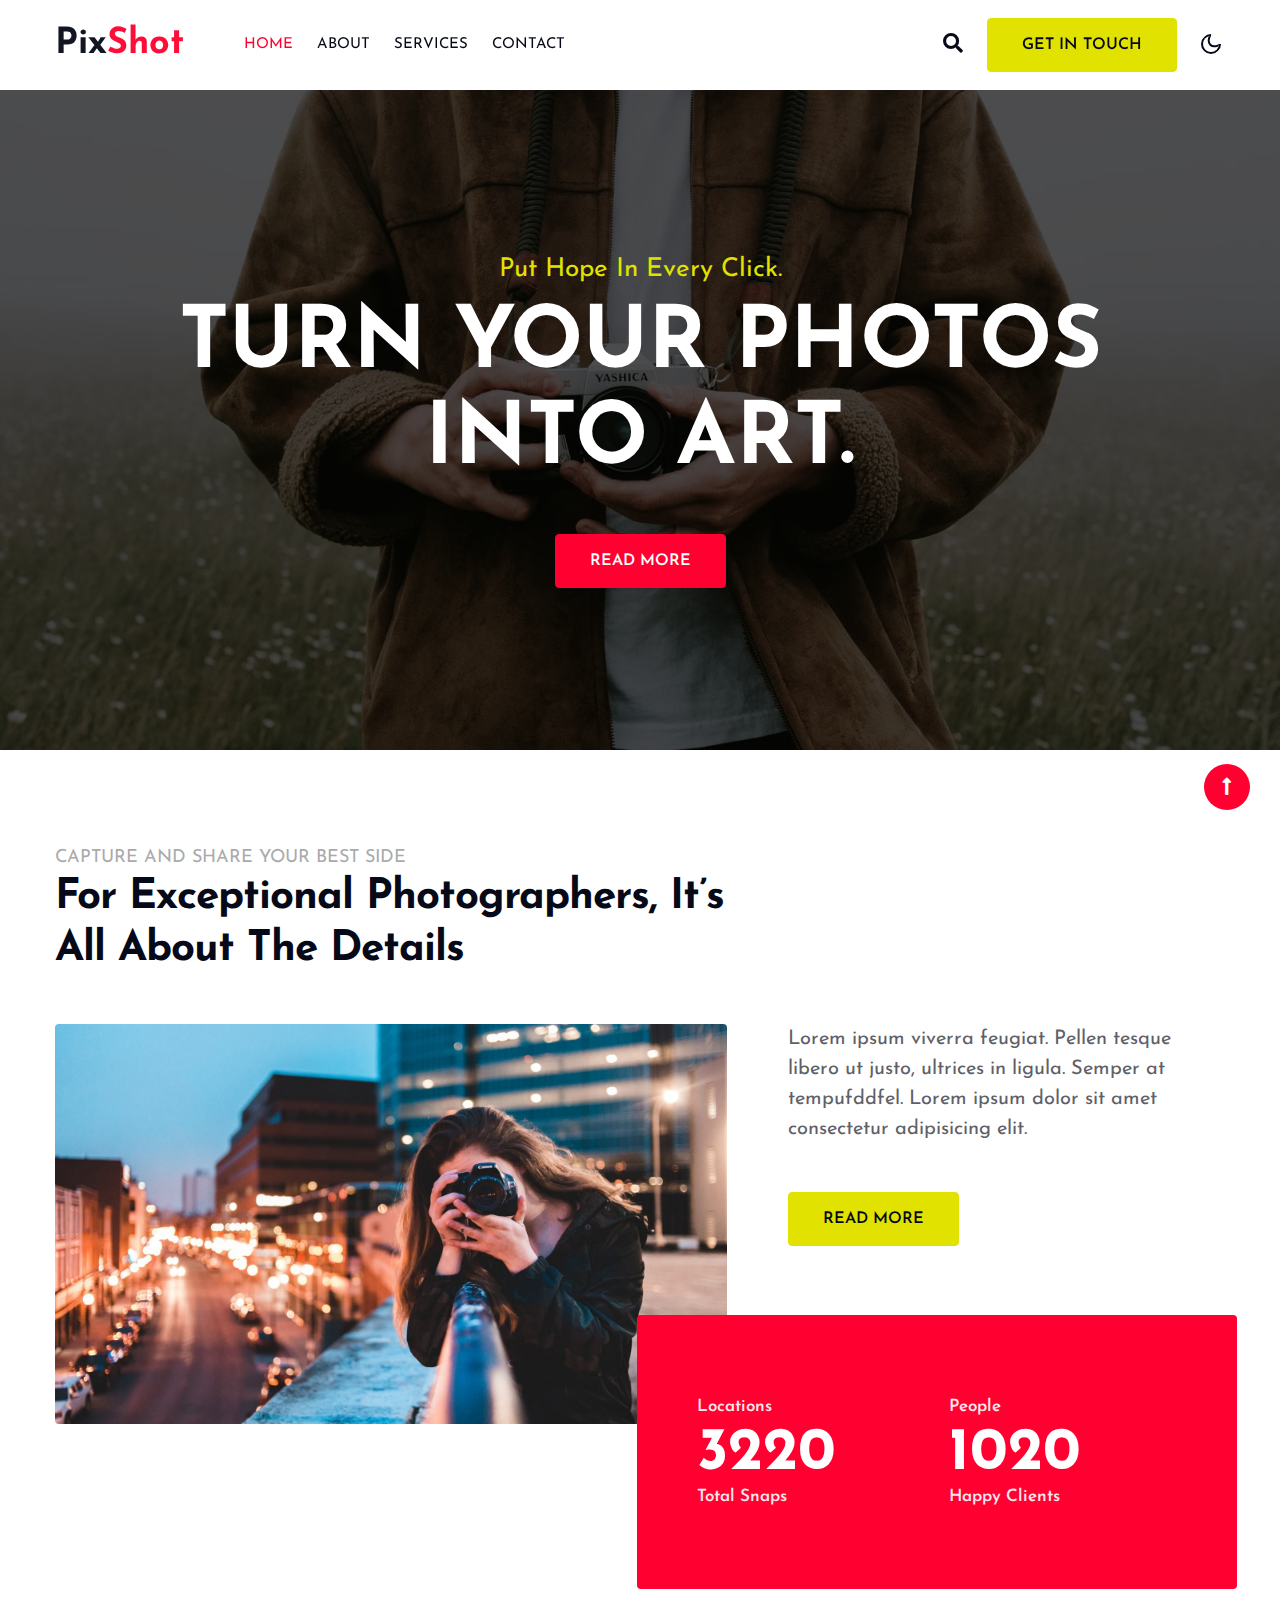
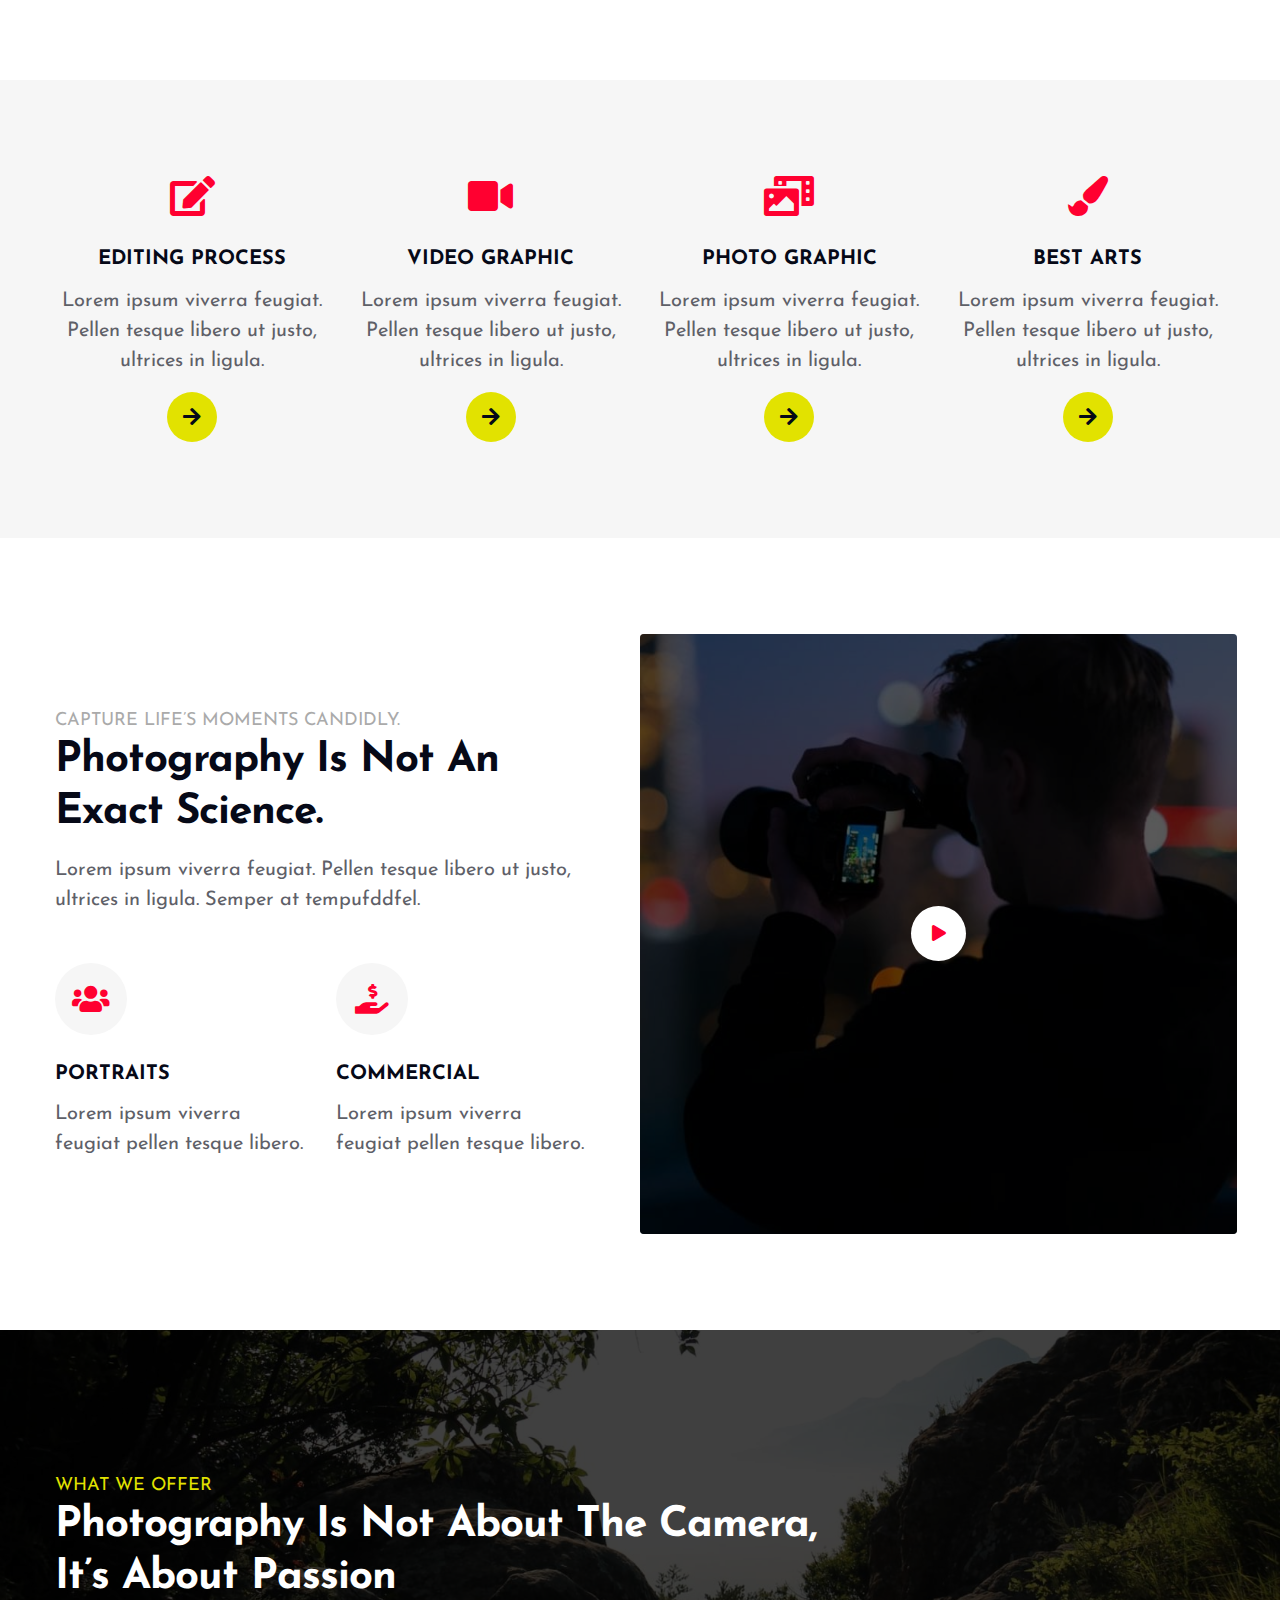
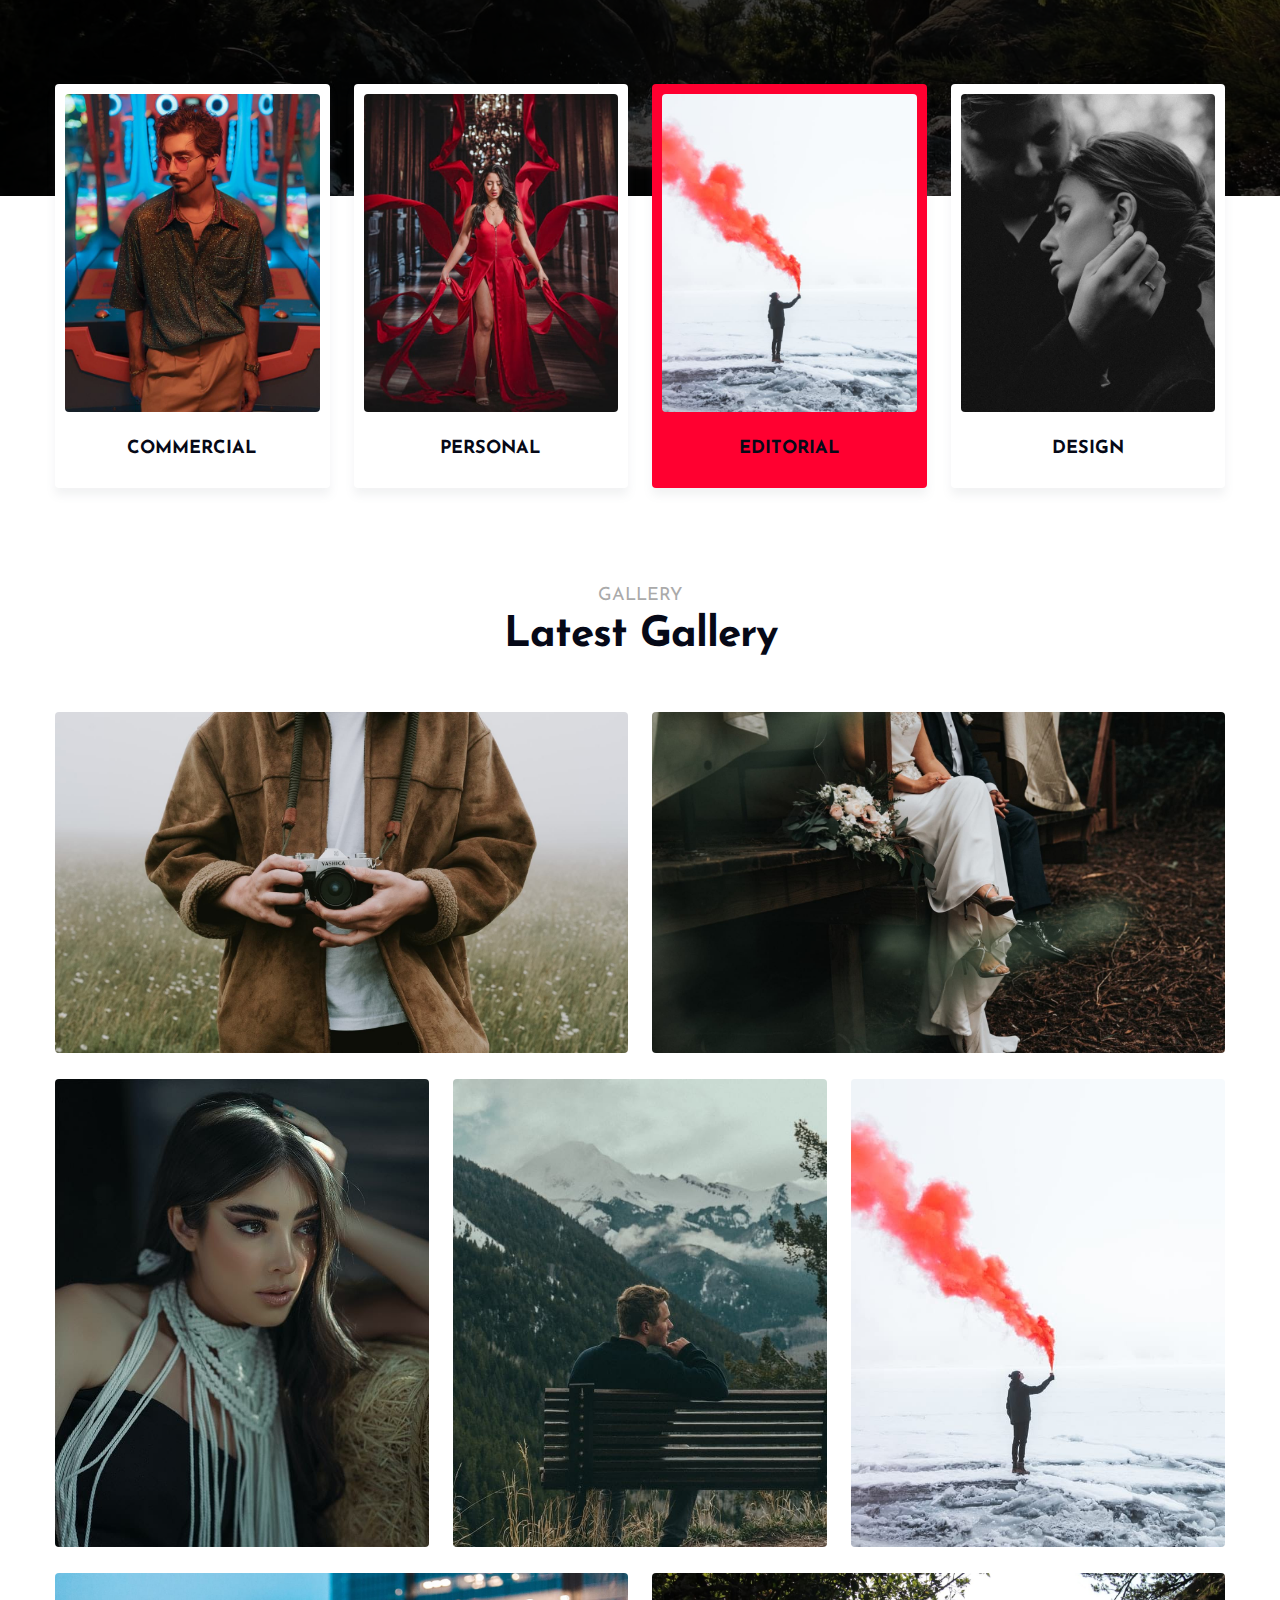
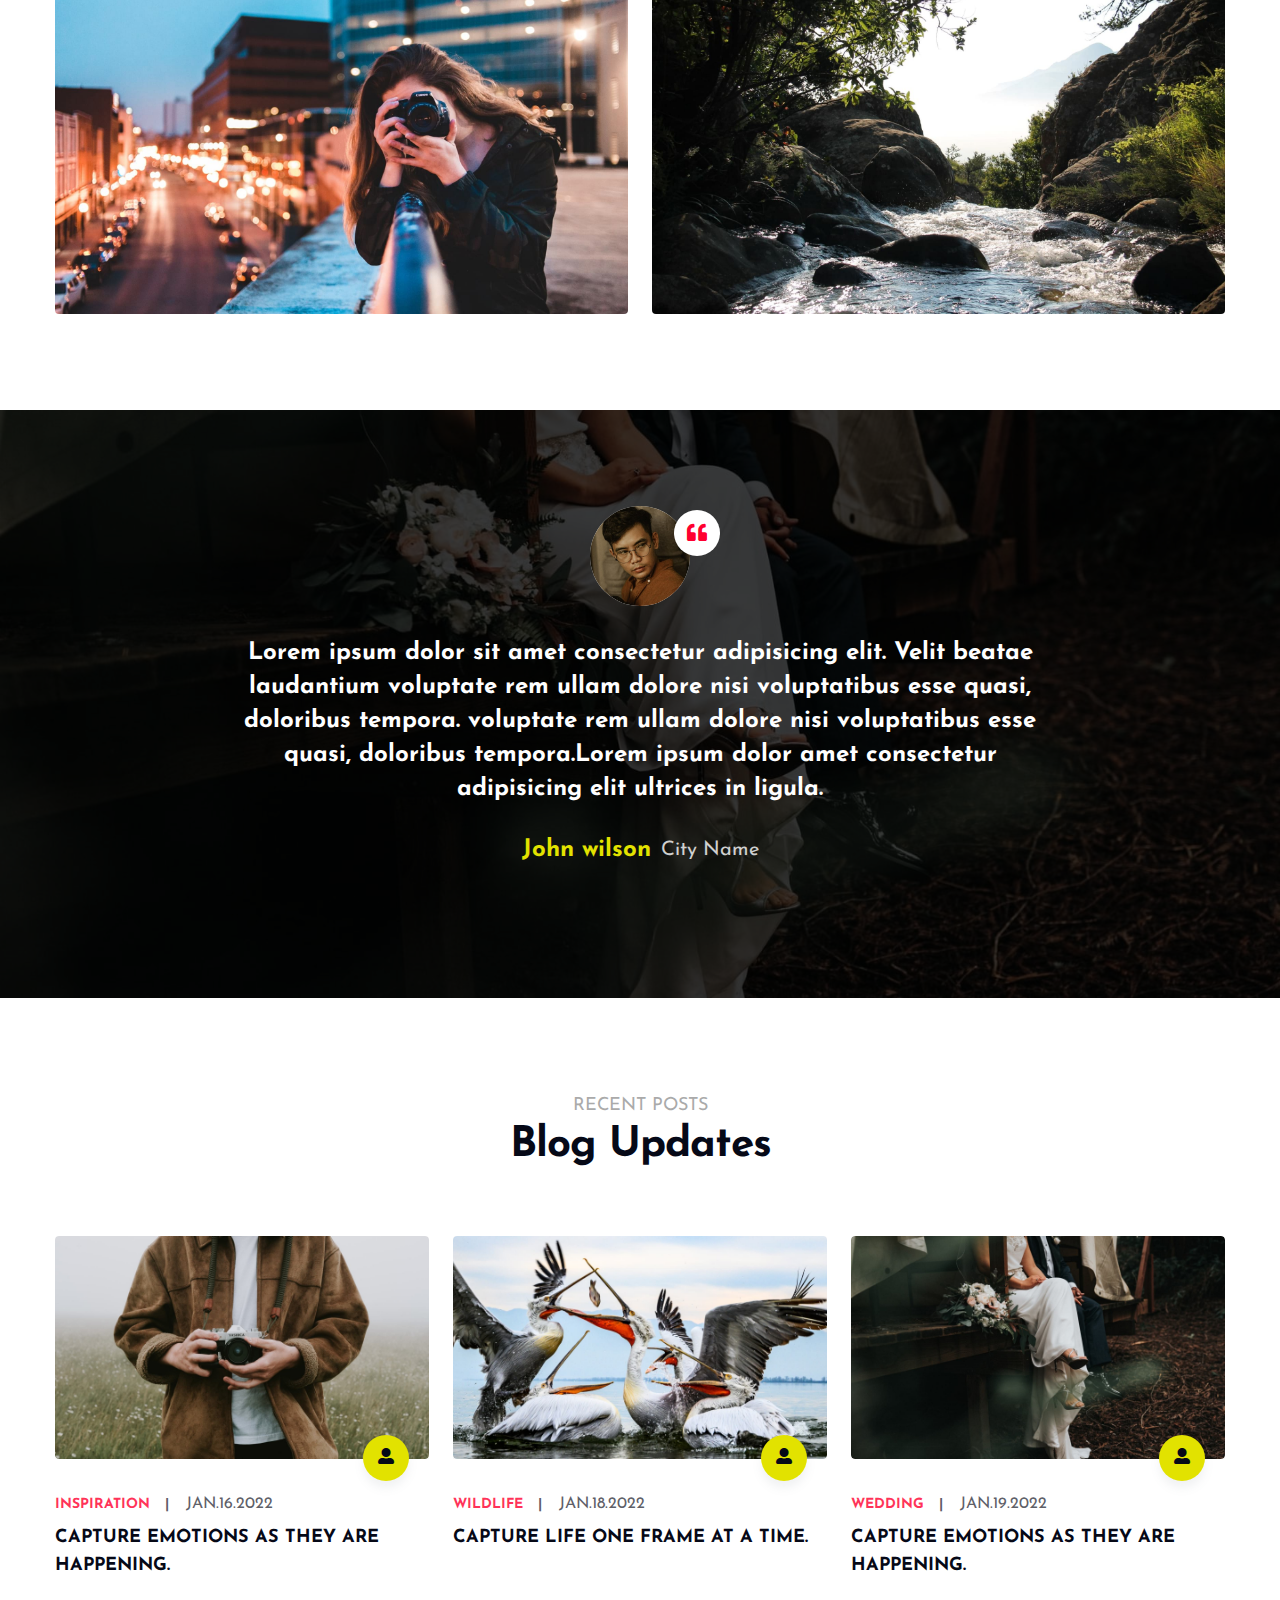
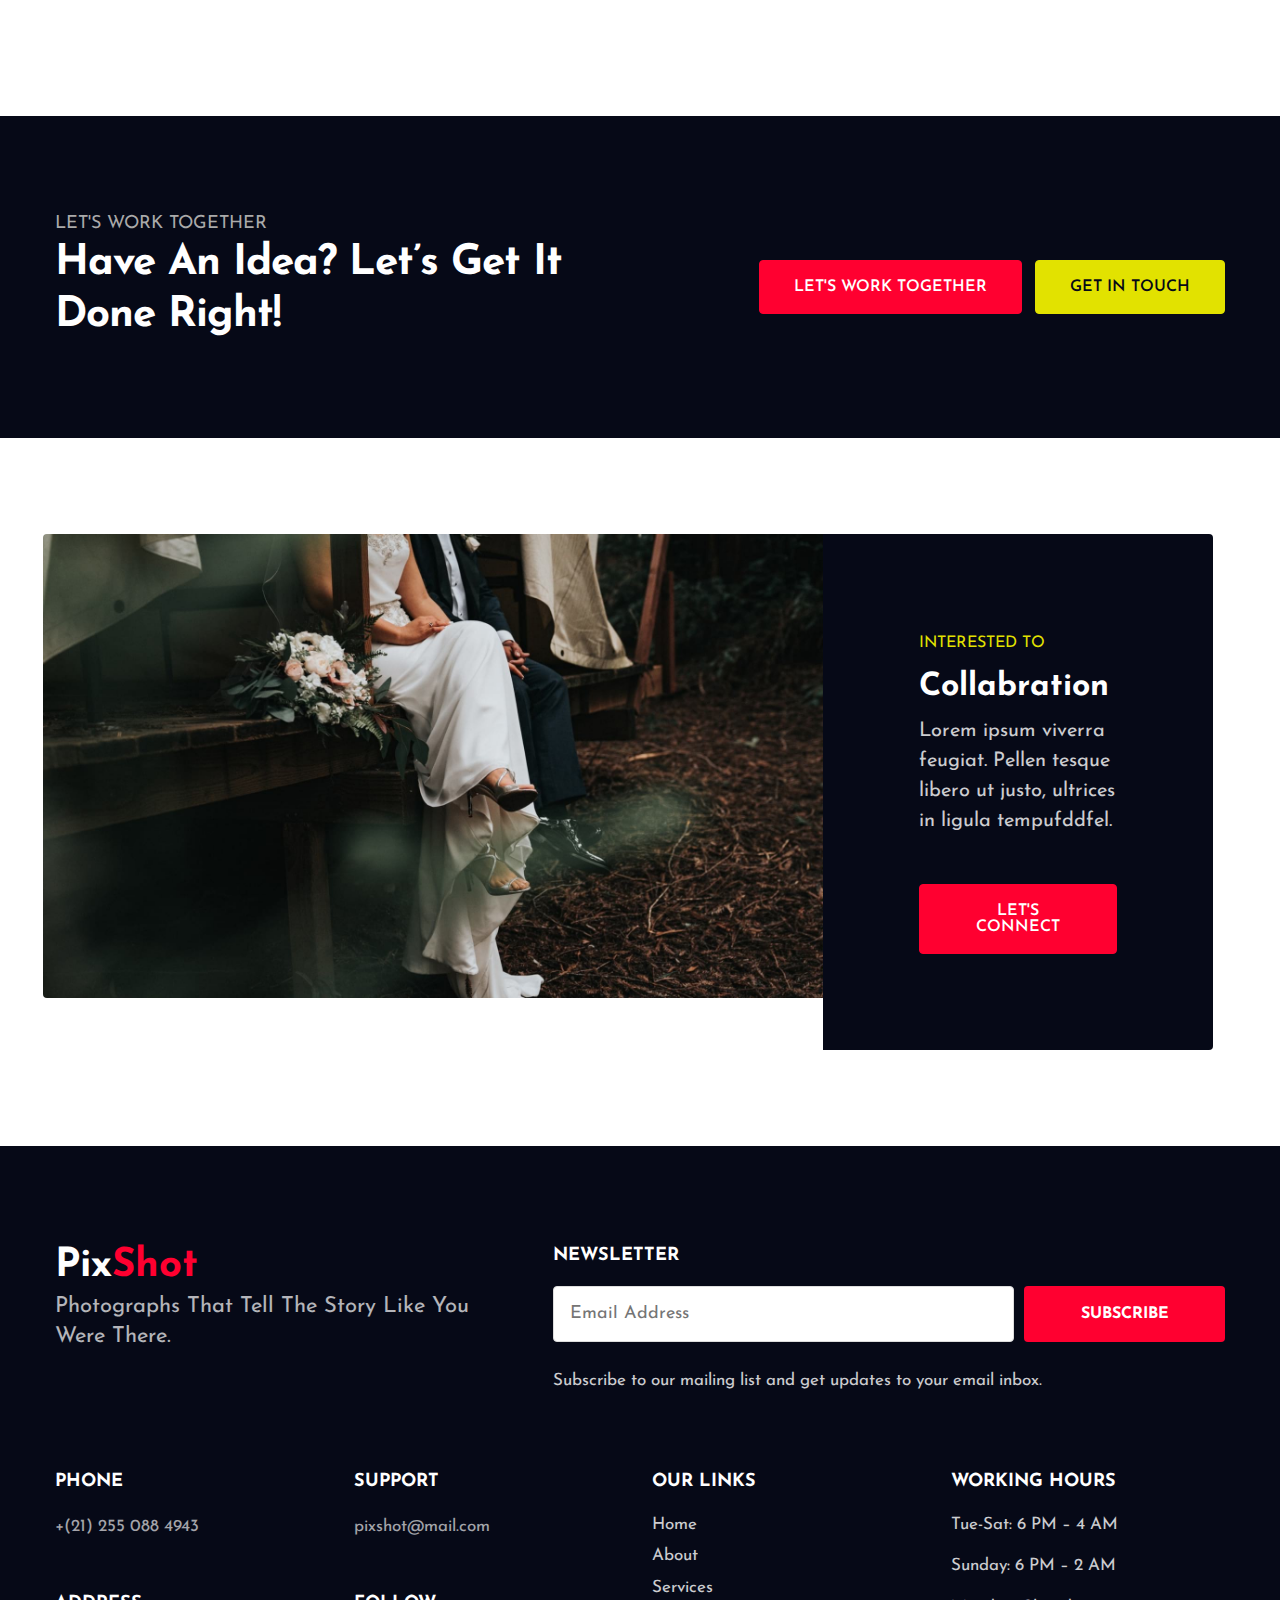
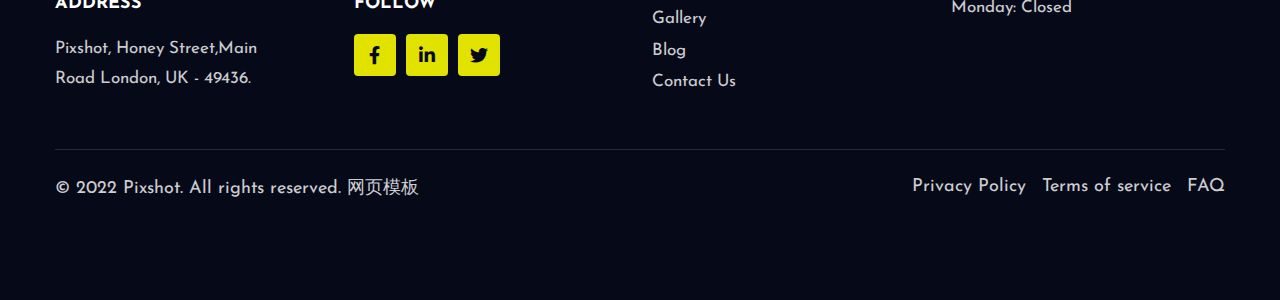
==== photo/index.html @ f2623c60 "p" ====
<!doctype html>
<html lang="en">

<head>
    <!-- Required meta tags -->
    <meta charset="utf-8">
    <meta name="viewport" content="width=device-width, initial-scale=1, shrink-to-fit=no">
    <title>PixShot - Photography Category Bootstrap Responsive Template | Home</title>
    <!--/google-fonts -->
    <link href="https://fonts.googleapis.com/css2?family=Josefin+Sans:ital,wght@0,400;0,600;0,700;1,600&display=swap" rel="stylesheet">
    <!--//google-fonts -->
    <!-- Template CSS -->
    <link rel="stylesheet" href="assets/css/style-starter.css">
</head>
<!--/Header-->

<body>
    <header id="site-header" class="fixed-top">
        <div class="container">
            <nav class="navbar navbar-expand-lg navbar-light stroke py-lg-0">
                <h1><a class="navbar-brand pe-xl-5 pe-lg-4" href="index.html">
                        Pix<span class="log">Shot</span>
                    </a></h1>
                <button class="navbar-toggler collapsed" type="button" data-bs-toggle="collapse" data-bs-target="#navbarScroll" aria-controls="navbarScroll" aria-expanded="false" aria-label="Toggle navigation">
                    <span class="navbar-toggler-icon fa icon-expand fa-bars"></span>
                    <span class="navbar-toggler-icon fa icon-close fa-times"></span>
                </button>
                <div class="collapse navbar-collapse" id="navbarScroll">
                    <ul class="navbar-nav me-lg-auto my-2 my-lg-0 navbar-nav-scroll">
                        <li class="nav-item">
                            <a class="nav-link active" aria-current="page" href="index.html">Home</a>
                        </li>
                        <li class="nav-item">
                            <a class="nav-link" href="about.html">About</a>
                        </li>
                        <li class="nav-item">
                            <a class="nav-link" href="services.html">Services</a>
                        </li>
                        <li class="nav-item">
                            <a class="nav-link" href="contact.html">Contact</a>
                        </li>

                    </ul>
                    <!--/search-right-->
                    <ul class="header-search d-flex mx-lg-4">
                        <li class="nav-item search-right">
                            <a href="#search" class="" title="search"> <span class="fas fa-search me-lg-4" aria-hidden="true"></span></a>
                            <!-- search popup -->
                            <div id="search" class="pop-overlay">
                                <div class="popup">
                                    <h3 class="title-w3l two mb-4 text-left">Search Here</h3>
                                    <form action="#" method="GET" class="search-box d-flex position-relative">
                                        <input type="search" placeholder="Enter Keyword here" name="search" required="required" autofocus="">
                                        <button type="submit" class="btn btn-primary"><span class="fas fa-search" aria-hidden="true"></span></button>
                                    </form>
                                </div>
                                <a class="close" href="#close">×</a>
                            </div>
                            <!-- /search popup -->
                        </li>
                        <li class="nav-item propertyw3-btnhny">
                            <a href="#get" class="btn btn-style btn-secondary">Get In Touch</a>
                        </li>
                    </ul>
                    <!--//search-right-->
                </div>
                <!-- toggle switch for light and dark theme -->
                <div class="mobile-position">
                    <nav class="navigation">
                        <div class="theme-switch-wrapper">
                            <label class="theme-switch" for="checkbox">
                                <input type="checkbox" id="checkbox">
                                <div class="mode-container">
                                    <i class="gg-sun"></i>
                                    <i class="gg-moon"></i>
                                </div>
                            </label>
                        </div>
                    </nav>
                </div>
                <!-- //toggle switch for light and dark theme -->
            </nav>
        </div>
    </header>
    <!--//Header-->
    <!--//Banner-slider-->
    <section class="w3l-main-slider banner-slider position-relative" id="home">
        <div class="slider-info banner-view banner-top1">
                    <div class="container">
                        <div class="banner-info header-hero-19 text-center mx-auto">
                            <p class="w3hny-tag">Put hope in every click.</p>
                            <h3 class="title-hero-19">Turn your photos into art.</h3>
                            <a href="about.html" class="btn btn-style btn-primary mt-4">Read More</a>

                        </div>
                    </div>
                </div>
    </section>
    <!-- //main-slider -->
    <!--/about-page-->
    <section class="w3l-ab-page py-5" id="about1">
        <div class="container py-md-5 py-3">
            <div class="title-content text-left">
                <h6 class="title-subhny">Capture and share your best side</h6>
                <h3 class="title-w3l mb-2">For exceptional photographers, it’s all about the details
                </h3>
            </div>
            <div class="row mt-5 pb-5 ab-inf-stat position-relative">
                <div class="col-lg-7 abw3-img mb-lg-0 mb-5">
                    <img src="assets/images/banner5.jpg" alt="" class="img-fluid radius-image">

                </div>
                <div class="col-lg-5 ps-lg-5">
                    <p>Lorem ipsum viverra feugiat. Pellen tesque libero ut justo,
                        ultrices in ligula. Semper at tempufddfel. Lorem ipsum dolor sit amet consectetur adipisicing
                        elit.</p>
                    <div class="w3banner-content-btns d-flex">
                        <a href="about.html" class="btn btn-style btn-secondary mt-lg-5 mt-4">Read More </a>

                    </div>
                    <div class="w3l-stats-inner-inf">
                        <div class="row stats-con">
                            <div class="col-6 stats_info counter_grid">
                                <div class="stats_infoinhny">
                                    <h3>Locations</h3>
                                    <p class="counter">3220 </p>
                                    <h3>Total Snaps</h3>
                                </div>
                            </div>

                            <div class="col-6 stats_info counter_grid">
                                <div class="stats_infoinhny">
                                    <h3>People</h3>
                                    <p class="counter">1020 </p>
                                    <h3>Happy Clients</h3>

                                </div>
                            </div>

                        </div>

                    </div>
                </div>
            </div>

        </div>
    </section>
    <!--//about-pages-->
    <!--/features-8-->
    <section class="w3l-feature-8 py-5">
        <div class="container py-md-5 py-3">
            <div class="row text-center">
                <div class="col-lg-3 col-sm-6 feature-body">
                    <div class="feature-8-info">
                        <div class="feature-icon">
                            <i class="fas fa-edit"></i>
                        </div>
                        <div class="feature-info">
                            <h3 class="feature-title mb-2"><a href="services.html">Editing Process</a></h3>
                            <p class="mb-3">Lorem ipsum viverra feugiat. Pellen tesque libero ut justo, ultrices in ligula.
                            </p>
                            <a href="#" class="read-more-icon"><i class="fas fa-arrow-right"></i></a>
                        </div>
                    </div>
                </div>
                <div class="col-lg-3 col-sm-6 feature-body mt-sm-0 mt-5">
                    <div class="feature-8-info">
                        <div class="feature-icon">
                            <i class="fas fa-video"></i>
                        </div>
                        <div class="feature-info">
                            <h3 class="feature-title mb-2"><a href="services.html">Video Graphic</a></h3>
                            <p class="mb-3">Lorem ipsum viverra feugiat. Pellen tesque libero ut justo, ultrices in ligula.
                            </p>
                            <a href="#" class="read-more-icon"><i class="fas fa-arrow-right"></i></a>
                        </div>
                    </div>
                </div>
                <div class="col-lg-3 col-sm-6 feature-body mt-lg-0 mt-5">
                    <div class="feature-8-info">
                        <div class="feature-icon">
                            <i class="fas fa-photo-video"></i>
                        </div>
                        <div class="feature-info">
                            <h3 class="feature-title mb-2"><a href="services.html">Photo Graphic</a></h3>
                            <p class="mb-3">Lorem ipsum viverra feugiat. Pellen tesque libero ut justo, ultrices in ligula.
                            </p>
                            <a href="#" class="read-more-icon"><i class="fas fa-arrow-right"></i></a>
                        </div>
                    </div>
                </div>
                <div class="col-lg-3 col-sm-6 feature-body mt-lg-0 mt-5">
                    <div class="feature-8-info">
                        <div class="feature-icon">
                            <i class="fas fa-paint-brush"></i>
                        </div>
                        <div class="feature-info">
                            <h3 class="feature-title mb-2"><a href="services.html">Best Arts</a></h3>
                            <p class="mb-3">Lorem ipsum viverra feugiat. Pellen tesque libero ut justo, ultrices in ligula.
                            </p>
                            <a href="#" class="read-more-icon"><i class="fas fa-arrow-right"></i></a>
                        </div>
                    </div>
                </div>
            </div>
        </div>
    </section>
    <!-- //features-8-->
    <!--/video-->
    <section class="w3l-video py-5" id="video">
        <div class="container py-md-5 py-3">
            <div class="row video-grids align-items-center">
                <div class="w3ab-left-top col-lg-6 mt-lg-0 mt-5 pe-lg-5">
                    <h6 class="title-subhny">Capture life’s moments candidly.</h6>
                    <h3 class="title-w3l mb-2">Photography is not an exact science.</h3>
                    <p class="my-3"> Lorem ipsum viverra feugiat. Pellen tesque libero ut justo, ultrices in ligula. Semper at tempufddfel.</p>

                    <div class="row pix-grid-item-info mt-lg-5 mt-4">
                        <div class="col-sm-6 w3lgrids-1 box-wrap">
                            <div class="icon">
                                <i class="fas fa-users"></i>
                            </div>
                            <div class="icon-text">
                                <h4><a href="#service" class="title-head">
                                        Portraits</a></h4>
                                <p class="text-para mt-2">Lorem ipsum viverra feugiat pellen tesque libero.</p>
                            </div>
                        </div>
                        <div class="col-sm-6 w3lgrids-1 box-wrap mt-sm-0 mt-5">
                            <div class="icon">
                                <i class="fas fa-hand-holding-usd"></i>
                            </div>
                            <div class="icon-text">
                                <h4><a href="#service" class="title-head">Commercial
                                    </a></h4>
                                <p class="text-para mt-2">Lorem ipsum viverra feugiat pellen tesque libero.</p>
                            </div>
                        </div>

                    </div>

                </div>
                <div class="w3l-index5 w3l-video-left col-lg-6 mt-lg-0 mt-5">
                    <!-- /home-page-video-popup-->
                    <div class="position-relative">
                        <a href="#small-dialog" class="popup-with-zoom-anim play-view text-center position-absolute">
                            <span class="video-play-icon">
                                <span class="fa fa-play"></span>
                            </span>
                        </a>
                        <!-- dialog itself, mfp-hide class is required to make dialog hidden --
                        <div id="small-dialog" class="zoom-anim-dialog mfp-hide">
                            <iframe src="https://player.vimeo.com/video/124801644?h=d2296cb1dc" frameborder="0" allow="autoplay; fullscreen; picture-in-picture" allowfullscreen></iframe>
                        </div>
						 <!-- dialog itself, mfp-hide class is required to make dialog hidden -->
                    </div>
                    <!-- //home-page-video-popup-->
                </div>

            </div>
        </div>
    </section>
    <!--//video-->
    <!-- features-section -->
    <section class="w3l-features py-5" id="features">
        <div class="container py-5">
            <div class="row pb-lg-5 mb-lg-5 pt-lg-5">
                <div class="text-left">
                    <h6 class="title-subhny two">What We Offer</h6>
                    <h3 class="title-w3l two">Photography is not about the camera, <br>it’s about passion</h3>
                </div>

            </div>
        </div>
    </section>
    <!--//features-section -->
    <!--/w3l-features-grids-->
    <section class="w3l-features-grids">
        <div class="container">
            <div class="main-cont-wthree-2">
                <div class="row justify-content-center">
                    <div class="col-lg-3 col-6 mt-lg-5 mt-4">
                        <div class="grids-1 box-wrap">
                            <div class="icon-img">
                                <img src="assets/images/g6.jpg" alt=" " class="img-fluid radius-image" />
                            </div>
                            <h4><a href="#service" class="title-head mb-3">Commercial</a></h4>

                        </div>
                    </div>
                    <div class="col-lg-3 col-6 mt-lg-5 mt-4">
                        <div class="grids-1 box-wrap">
                            <div class="icon-img">
                                <img src="assets/images/g5.jpg" alt=" " class="img-fluid radius-image" />
                            </div>
                            <h4><a href="#service" class="title-head mb-3">Personal</a></h4>

                        </div>
                    </div>
                    <div class="col-lg-3 col-6 mt-lg-5 mt-4">
                        <div class="grids-1 box-wrap active">
                            <div class="icon-img">
                                <img src="assets/images/g3.jpg" alt=" " class="img-fluid radius-image" />
                            </div>
                            <h4><a href="#service" class="title-head mb-3">Editorial</a></h4>

                        </div>
                    </div>
                    <div class="col-lg-3 col-6 mt-lg-5 mt-4">
                        <div class="grids-1 box-wrap">
                            <div class="icon-img">
                                <img src="assets/images/g4.jpg" alt=" " class="img-fluid radius-image" />
                            </div>
                            <h4><a href="#service" class="title-head mb-3">
                                    Design</a></h4>

                        </div>
                    </div>

                </div>
            </div>
        </div>
    </section>
    <!--//w3l-features-grids-->
    <!--/Gallery-Section-->
    <section class="w3l-gallery-main py-5" id="gallery">
        <div class="container py-lg-5 py-md-4 py-2">
            <div class="title-content text-center mx-auto">
                <h6 class="title-subhny">Gallery</h6>
                <h3 class="title-w3l mb-4">Latest Gallery
                </h3>
            </div>
            <div class="row gal-page-grids text-center">
                <div class="col-lg-6 col-6 w3layouts_gallery_grid">
                    <a href="#gallery">
                        <div class="w3layouts_team_grid">
                            <img src="assets/images/banner1.jpg" alt=" " class="img-fluid radius-image" />
                            <div class="w3layouts_team_grid_pos">
                                <div class="wthree_text">
                                    <i class="fas fa-search-plus"></i>
                                </div>
                            </div>

                        </div>
                    </a>
                </div>
                <div class="col-6 w3layouts_gallery_grid">
                     <a href="#gallery">
                        <div class="w3layouts_team_grid">
                            <img src="assets/images/banner2.jpg" alt=" " class="img-fluid radius-image" />
                            <div class="w3layouts_team_grid_pos">
                                <div class="wthree_text">
                                    <i class="fas fa-search-plus"></i>
                                </div>
                            </div>

                        </div>
                    </a>
                </div>
            </div>
            <div class="row gal-page-grids text-center">
                <div class="col-4 w3layouts_gallery_grid">
                   <a href="#gallery">
                        <div class="w3layouts_team_grid">
                            <img src="assets/images/g1.jpg" alt=" " class="img-fluid radius-image" />
                            <div class="w3layouts_team_grid_pos">
                                <div class="wthree_text">
                                    <i class="fas fa-search-plus"></i>
                                </div>
                            </div>

                        </div>
                    </a>
                </div>
                <div class="col-4 w3layouts_gallery_grid">
                     <a href="#gallery">
                        <div class="w3layouts_team_grid">
                            <img src="assets/images/g2.jpg" alt=" " class="img-fluid radius-image" />
                            <div class="w3layouts_team_grid_pos">
                                <div class="wthree_text">
                                    <i class="fas fa-search-plus"></i>
                                </div>
                            </div>

                        </div>
                    </a>
                </div>
                <div class="col-4 w3layouts_gallery_grid">
                     <a href="#gallery">
                        <div class="w3layouts_team_grid">
                            <img src="assets/images/g3.jpg" alt=" " class="img-fluid radius-image" />
                            <div class="w3layouts_team_grid_pos">
                                <div class="wthree_text">
                                    <i class="fas fa-search-plus"></i>
                                </div>
                            </div>

                        </div>
                    </a>
                </div>
            </div>
            <div class="row gal-page-grids text-center">
                <div class="col-lg-6 col-6 w3layouts_gallery_grid">
                     <a href="#gallery">
                        <div class="w3layouts_team_grid">
                            <img src="assets/images/banner5.jpg" alt=" " class="img-fluid radius-image" />
                            <div class="w3layouts_team_grid_pos">
                                <div class="wthree_text">
                                    <i class="fas fa-search-plus"></i>
                                </div>
                            </div>

                        </div>
                    </a>
                </div>
                <div class="col-6 w3layouts_gallery_grid">
                    <a href="#gallery">
                        <div class="w3layouts_team_grid">
                            <img src="assets/images/banner4.jpg" alt=" " class="img-fluid radius-image" />
                            <div class="w3layouts_team_grid_pos">
                                <div class="wthree_text">
                                    <i class="fas fa-search-plus"></i>
                                </div>
                            </div>

                        </div>
                    </a>
                </div>
            </div>
        </div>
    </section>
    <!--//Gallery-Section-->
    <!--/testimonials-->
    <section class="w3l-clients py-5" id="testimonials">
        <div class="container py-sm-5 py-3">
            <div class="row w3-testimonial-grids align-items-center">
                <div class="col-12 w3-testimonial-content-top mb-4">
                            <div class="testimonial-content">
                                <i class="fas fa-quote-left me-2"></i>
                                <div class="test-img"><img src="assets/images/team2.jpg" class="img-fluid" alt="client-img">

                                </div>
                                <div class="testimonial">
                                    <blockquote>
                                        <q>
                                            Lorem ipsum dolor sit amet consectetur adipisicing elit. Velit beatae
                                            laudantium
                                            voluptate rem ullam dolore nisi voluptatibus esse quasi, doloribus tempora. voluptate rem ullam dolore nisi voluptatibus esse quasi, doloribus tempora.Lorem ipsum dolor amet consectetur adipisicing elit ultrices in ligula.</q>

                                    </blockquote>
                                    <div class="testi-des">

                                        <div class="peopl align-self">
                                            <h3>John wilson</h3>
                                            <p class="indentity">City Name</p>
                                        </div>
                                    </div>
                                </div>
                            </div>
                       
                </div>
            </div>
        </div>
    </section>
    <!-- //testimonials -->

    <!--/w3l-blog-->
    <section class="w3l-blog py-5">
        <div class="container py-md-5 py-2">
            <div class="title-content text-center mx-auto">
                <h6 class="title-subhny">Recent Posts</h6>
                <h3 class="title-w3l mb-3">Blog Updates
                </h3>
            </div>
            <div class="row blog justify-content-center">
                <!--/w3l-blopagew3-left-->
                <div class="col-lg-4 col-md-6 item mt-5">
                    <div class="card">
                        <div class="card-header p-0 position-relative">
                            <a href="blog-left-single.html" class="zoom d-block">
                                <img class="card-img-bottom d-block" src="assets/images/banner1.jpg" alt="Card image cap">
                            </a>
                            <a href="#author" class="post-author">
                                <i class="fas fa-user-alt"></i>
                            </a>
                        </div>
                        <div class="card-body blog-details">
                            <div class="author">
                                <span class="categoryw3"><a href="#" rel="categorytag">Inspiration</a></span>
                                <span class="date-inf"></span>
                                Jan.16.2022

                            </div>
                            <div class="author-contentw3-info">
                                <h4><a href="blog-single.html" class="blog-desc">Capture emotions as they are happening.</a></h4>
                            </div>

                        </div>

                    </div>
                </div>

                <div class="col-lg-4 col-md-6 item mt-5">
                    <div class="card">
                        <div class="card-header p-0 position-relative">
                            <a href="blog-left-single.html" class="zoom d-block">
                                <img class="card-img-bottom d-block" src="assets/images/banner6.jpg" alt="Card image cap">
                            </a>
                            <a href="#author" class="post-author">
                                <i class="fas fa-user-alt"></i>
                            </a>
                        </div>
                        <div class="card-body blog-details">
                            <div class="author">
                                <span class="categoryw3"><a href="#" rel="categorytag">Wildlife</a></span>
                                <span class="date-inf"></span>
                                Jan.18.2022

                            </div>
                            <div class="author-contentw3-info">
                                <h4><a href="blog-single.html" class="blog-desc">Capture life one frame at a time.</a></h4>

                            </div>

                        </div>

                    </div>
                </div>
                <div class="col-lg-4 col-md-6 item mt-5">
                    <div class="card">
                        <div class="card-header p-0 position-relative">
                            <a href="blog-left-single.html" class="zoom d-block">
                                <img class="card-img-bottom d-block" src="assets/images/banner2.jpg" alt="Card image cap">
                            </a>
                            <a href="#author" class="post-author">
                                <i class="fas fa-user-alt"></i>
                            </a>
                        </div>
                        <div class="card-body blog-details">
                            <div class="author">
                                <span class="categoryw3"><a href="#" rel="categorytag">Wedding</a></span>
                                <span class="date-inf"></span>
                                Jan.19.2022

                            </div>
                            <div class="author-contentw3-info">
                                <h4><a href="blog-single.html" class="blog-desc">Capture emotions as they are happening.</a></h4>



                            </div>

                        </div>

                    </div>
                </div>

            </div>
            <!--//w3l-blopagew3-left-->
        </div>
    </section>
    <!--//w3l-blog-->

    <!--/w3llets-work-->
    <section class="w3llets-work py-5">
        <div class="container py-md-5 py-3">
            <div class="row justify-content-center">
                <div class="w3llets-work-left col-lg-6">
                    <div class="text-lg-start text-center">
                        <h6 class="title-subhny">Let's Work Together</h6>
                        <h3 class="title-w3l two">Have an idea?
                            Let’s get it done right!</h3>
                    </div>
                </div>
                <div class="w3llets-work-right col-lg-6 ps-lg-5 text-lg-end text-center">
                    <div class="w3banner-content-btns text-right">
                        <a href="#contact" class="btn btn-style btn-primary mt-lg-5 mt-4 me-2"> Let's Work Together </a>
                        <a href="#contact" class="btn btn-style btn-secondary mt-lg-5 mt-4"> Get In Touch </a>
                    </div>
                </div>
            </div>
        </div>
    </section>
    <!--//w3llets-work-->
    <!--/w3-grids-->
    <section class="w3l-passion-mid-sec py-5">
        <div class="container py-md-5 py-3">
            <!--/row-1-->
            <div class="row w3l-passion-mid-grids w3recent-works">
                <!--/row-1-->
                <div class="row w3l-passion-mid-grids">
                    <div class="col-lg-8 w3grids-left-img p-0">
                        <img src="assets/images/banner2.jpg" alt="" class="img-fluid">
                    </div>
                    <div class="col-lg-4 passion-grid-item-info p-0">
                        <div class="w3grids-right-info">
                            <div class="icon-text">
                                <h5>Interested To</h5>
                                <h4><a href="#recent" class="title-head">
                                        Collabration</a></h4>
                                <p class="text-para mt-2 mb-4">Lorem ipsum viverra feugiat. Pellen tesque libero ut justo, ultrices in ligula tempufddfel.</p>
                                <a href="#contact" class="btn btn-style btn-primary mt-4"> Let's Connect </a>
                            </div>
                        </div>
                    </div>
                </div>
                <!--//row-1-->
            </div>
        </div>
    </section>
    <!--//w3-grids-->
    <!--/footer-->
    <footer class="w3l-footer">
        <div class="w3l-footer-16 py-5">
            <div class="container py-md-5 py-3">
                <div class="row footer-p">
                    <div class="col-lg-5 pe-lg-5">
                        <h2 class="footerw3l-logo"><a class="navbar-brand" href="index.html">
                                Pix<span class="log">Shot</span>
                            </a></h2>
                        <p class="footerw3-para">Photographs that tell the story like you were there.</p>
                    </div>
                    <div class="col-lg-7 mt-lg-0 mt-sm-5 mt-4">
                        <h3>Newsletter</h3>
                        <div class="end-column">
                            <form action="#" class="subscribe d-sm-flex" method="post">
                                <input type="email" name="email" placeholder="Email Address" required="">
                                <button class="btn btn-primary"> Subscribe</button>
                            </form>
                            <p class="mt-4">Subscribe to our mailing list and get updates to your email inbox.</p>
                        </div>
                    </div>
                </div>
                <div class="row footer-p pt-lg-4">
                    <div class="col-lg-3 col-md-6 pe-xl-5 pe-lg-4 mt-sm-5 mt-4">
                        <div class="column">
                            <h3>Phone</h3>
                            <p><a href="tel:+(21) 255 088 4943">+(21) 255 088 4943</a></p>
                        </div>

                        <div class="column mt-md-5 mt-4">
                            <h3>Address </h3>
                            <p>Pixshot, Honey Street,Main Road
                                London, UK - 49436.</p>
                        </div>

                    </div>
                    <div class="col-lg-3 col-md-6 pe-xl-5 pe-lg-4 mt-sm-5 mt-4">

                        <div class="column">
                            <h3>Support</h3>
                            <p><a href="mailto:finagenc@mail.com" class="mail">pixshot@mail.com</a></p>
                        </div>
                        <div class="column mt-md-5 mt-4">
                            <h3>Follow</h3>
                            <ul class="social">
                                <li><a href="#facebook"><i class="fab fa-facebook-f"></i></a>
                                </li>
                                <li><a href="#linkedin"><i class="fab fa-linkedin-in"></i></a>
                                </li>
                                <li><a href="#twitter"><i class="fab fa-twitter"></i></a>
                                </li>


                            </ul>
                        </div>

                    </div>
                    <div class="col-lg-3 col-md-6 pe-xl-5 pe-lg-4 mt-sm-5 mt-4">
                        <h3>Our Links</h3>
                        <ul class="footer-gd-links">
                            <li><a href="index.html">Home</a></li>
                            <li><a href="about.html">About
                                </a></li>
                            <li><a href="services.html">Services</a>
                            </li>
                            <li><a href="#gallery">Gallery</a>
                            </li>
                            <li><a href="blog.html">Blog</a>
                            </li>
                            <li><a href="contact.html">Contact
                                    Us</a></li>
                        </ul>
                    </div>
                    <div class="col-lg-3 col-md-6 pe-xl-5 pe-lg-4 mt-sm-5 mt-4">
                        <h3>Working Hours</h3>
                        <ul class="timingsw3">
                            <li>Tue-Sat: 6 PM – 4 AM
                            </li>
                            <li class="my-3">Sunday: 6 PM – 2 AM
                            </li>
                            <li>Monday: Closed
                            </li>
                        </ul>
                    </div>
                </div>

                <div class="below-section pt-4 mt-5">
                    <div class="row">

                        <p class="copy-text col-lg-7">&copy; 2022 Pixshot. All rights reserved. <a target="_blank" href="http://www.mobanwang.com" title="网页模板">网页模板</a>
                        </p>
                        <div class="col-lg-5 w3footer-gd-links d-flex">

                            <a href="#privacy">Privacy Policy</a>
                            <a href="#terms" class="mx-3">Terms of service</a>
                            <a href="#faq">FAQ</a>
                        </div>
                    </div>
                </div>
            </div>
        </div>
    </footer>
    <!-- //footer -->
    <!--/Js-scripts-->
    <!-- move top -->
    <button onclick="topFunction()" id="movetop" title="Go to top">
        <span class="fas fa-long-arrow-alt-up" aria-hidden="true"></span>
    </button>
    <script>
        // When the user scrolls down 20px from the top of the document, show the button
        window.onscroll = function() {
            scrollFunction()
        };

        function scrollFunction() {
            if (document.body.scrollTop > 20 || document.documentElement.scrollTop > 20) {
                document.getElementById("movetop").style.display = "block";
            } else {
                document.getElementById("movetop").style.display = "none";
            }
        }

        // When the user clicks on the button, scroll to the top of the document
        function topFunction() {
            document.body.scrollTop = 0;
            document.documentElement.scrollTop = 0;
        }

    </script>
    <!-- //move-top-->
    <!-- Template JavaScript -->
    <script src="assets/js/jquery-3.3.1.min.js"></script>
    <script src="assets/js/theme-change.js"></script>
   
    <!-- MENU-JS -->
    <script>
        $(window).on("scroll", function() {
            var scroll = $(window).scrollTop();

            if (scroll >= 80) {
                $("#site-header").addClass("nav-fixed");
            } else {
                $("#site-header").removeClass("nav-fixed");
            }
        });

        //Main navigation Active Class Add Remove
        $(".navbar-toggler").on("click", function() {
            $("header").toggleClass("active");
        });
        $(document).on("ready", function() {
            if ($(window).width() > 991) {
                $("header").removeClass("active");
            }
            $(window).on("resize", function() {
                if ($(window).width() > 991) {
                    $("header").removeClass("active");
                }
            });
        });

    </script>
    <!-- //MENU-JS -->

    <!-- disable body scroll which navbar is in active -->
    <script>
        $(function() {
            $('.navbar-toggler').click(function() {
                $('body').toggleClass('noscroll');
            })
        });

    </script>
    <!-- //disable body scroll which navbar is in active -->

    <!-- //bootstrap -->
    <script src="assets/js/bootstrap.min.js"></script>

</body>

</html>
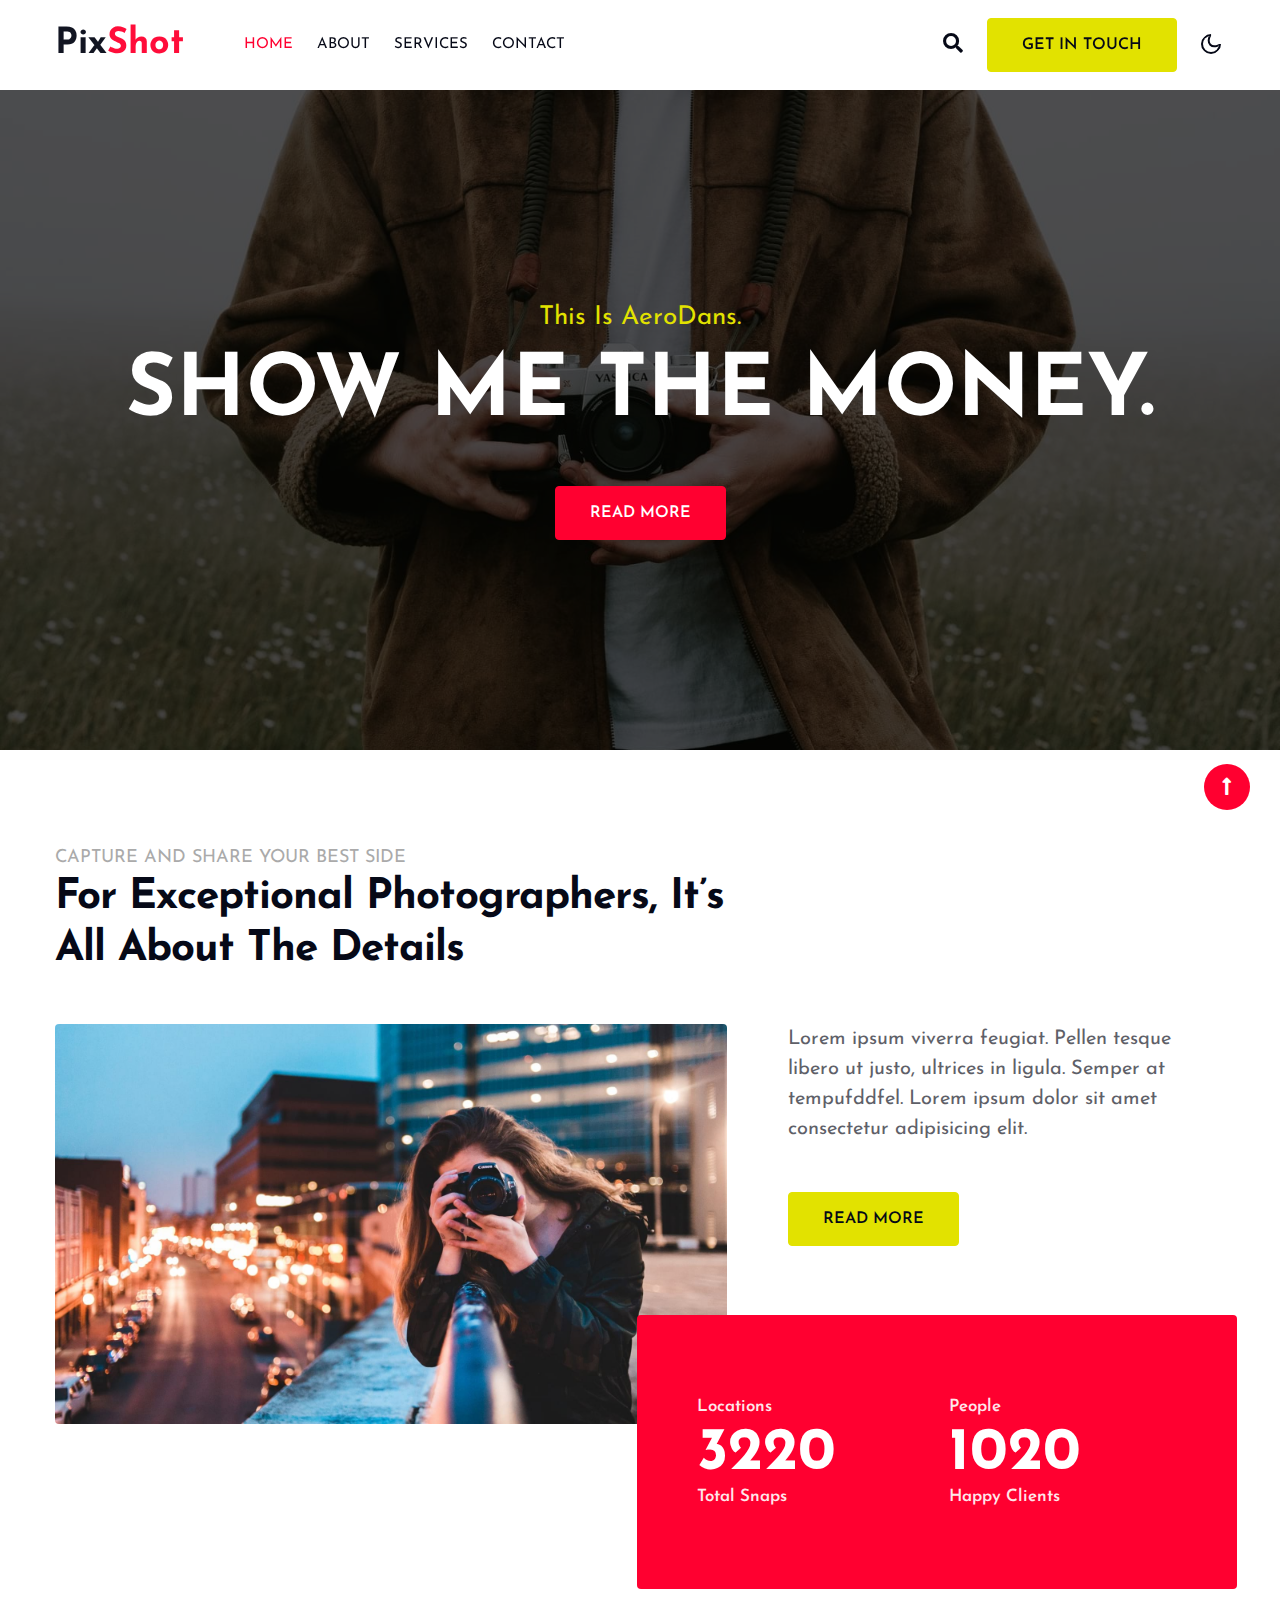
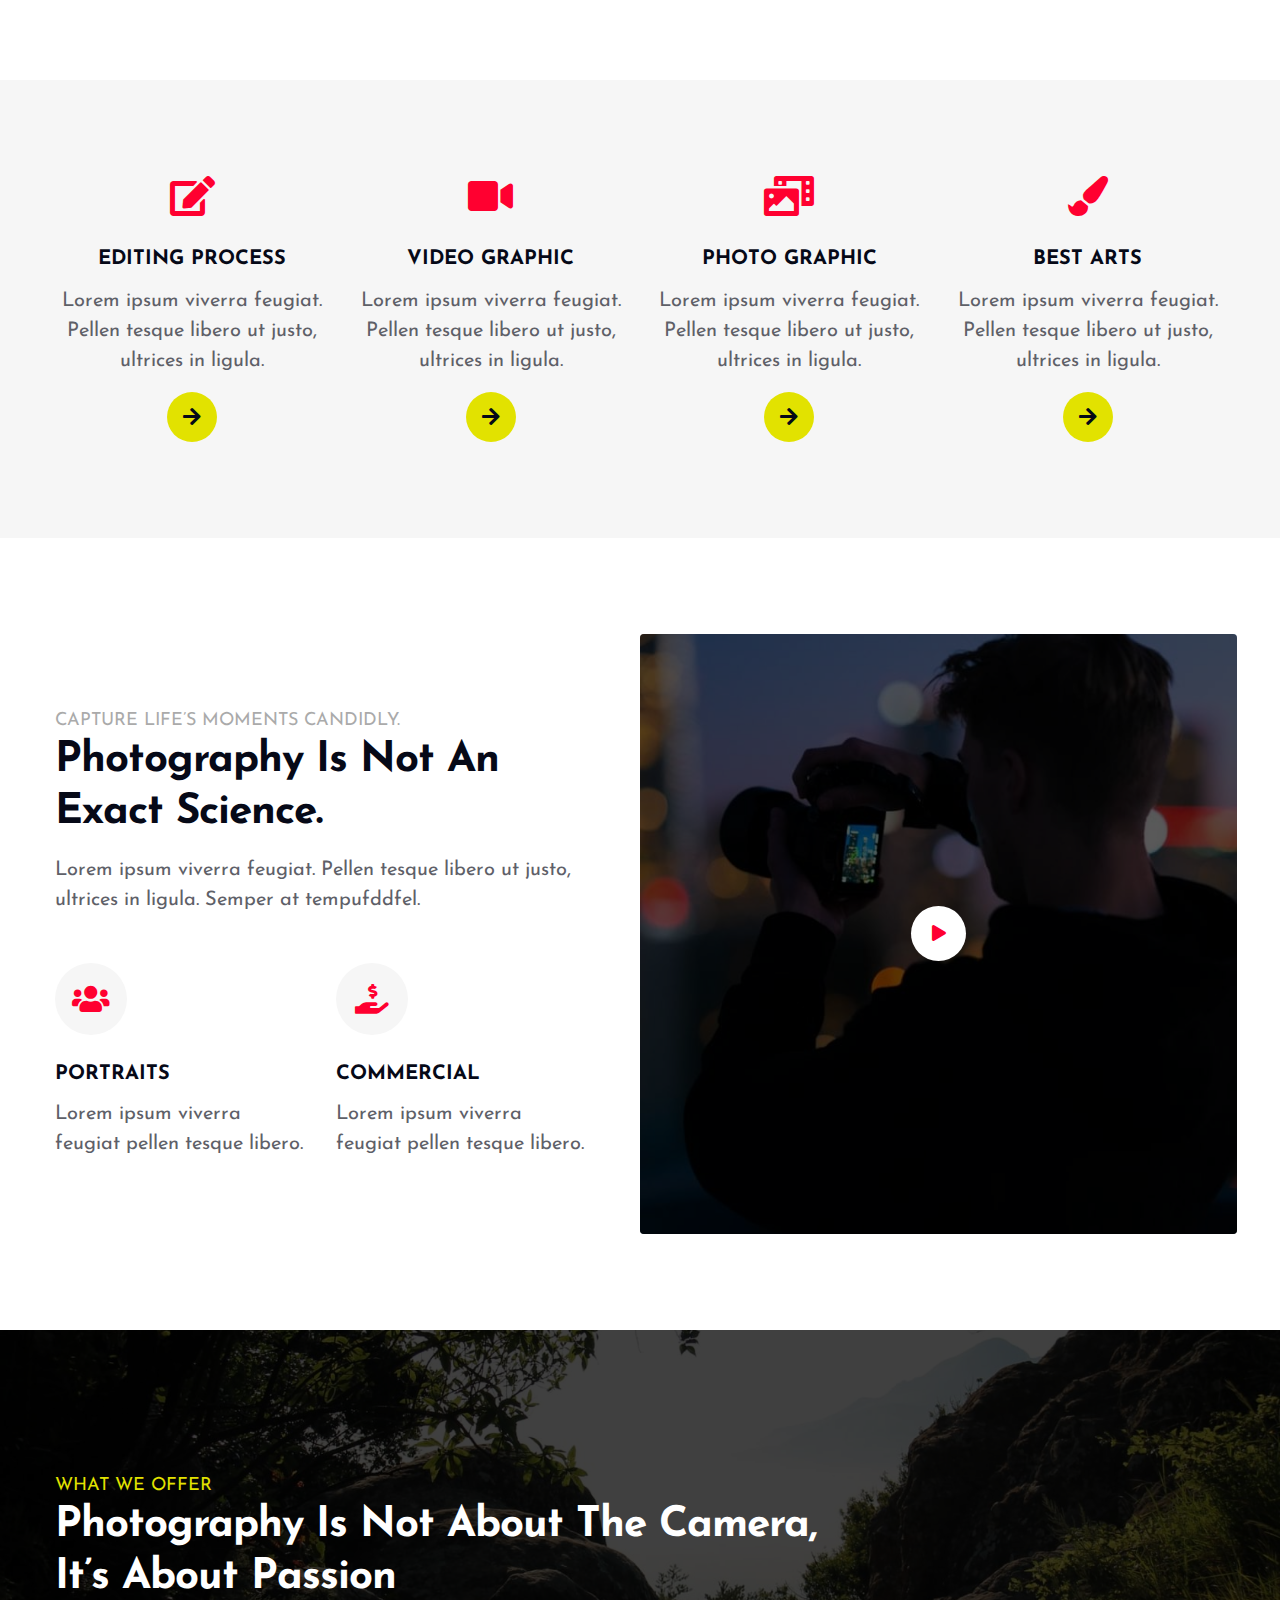
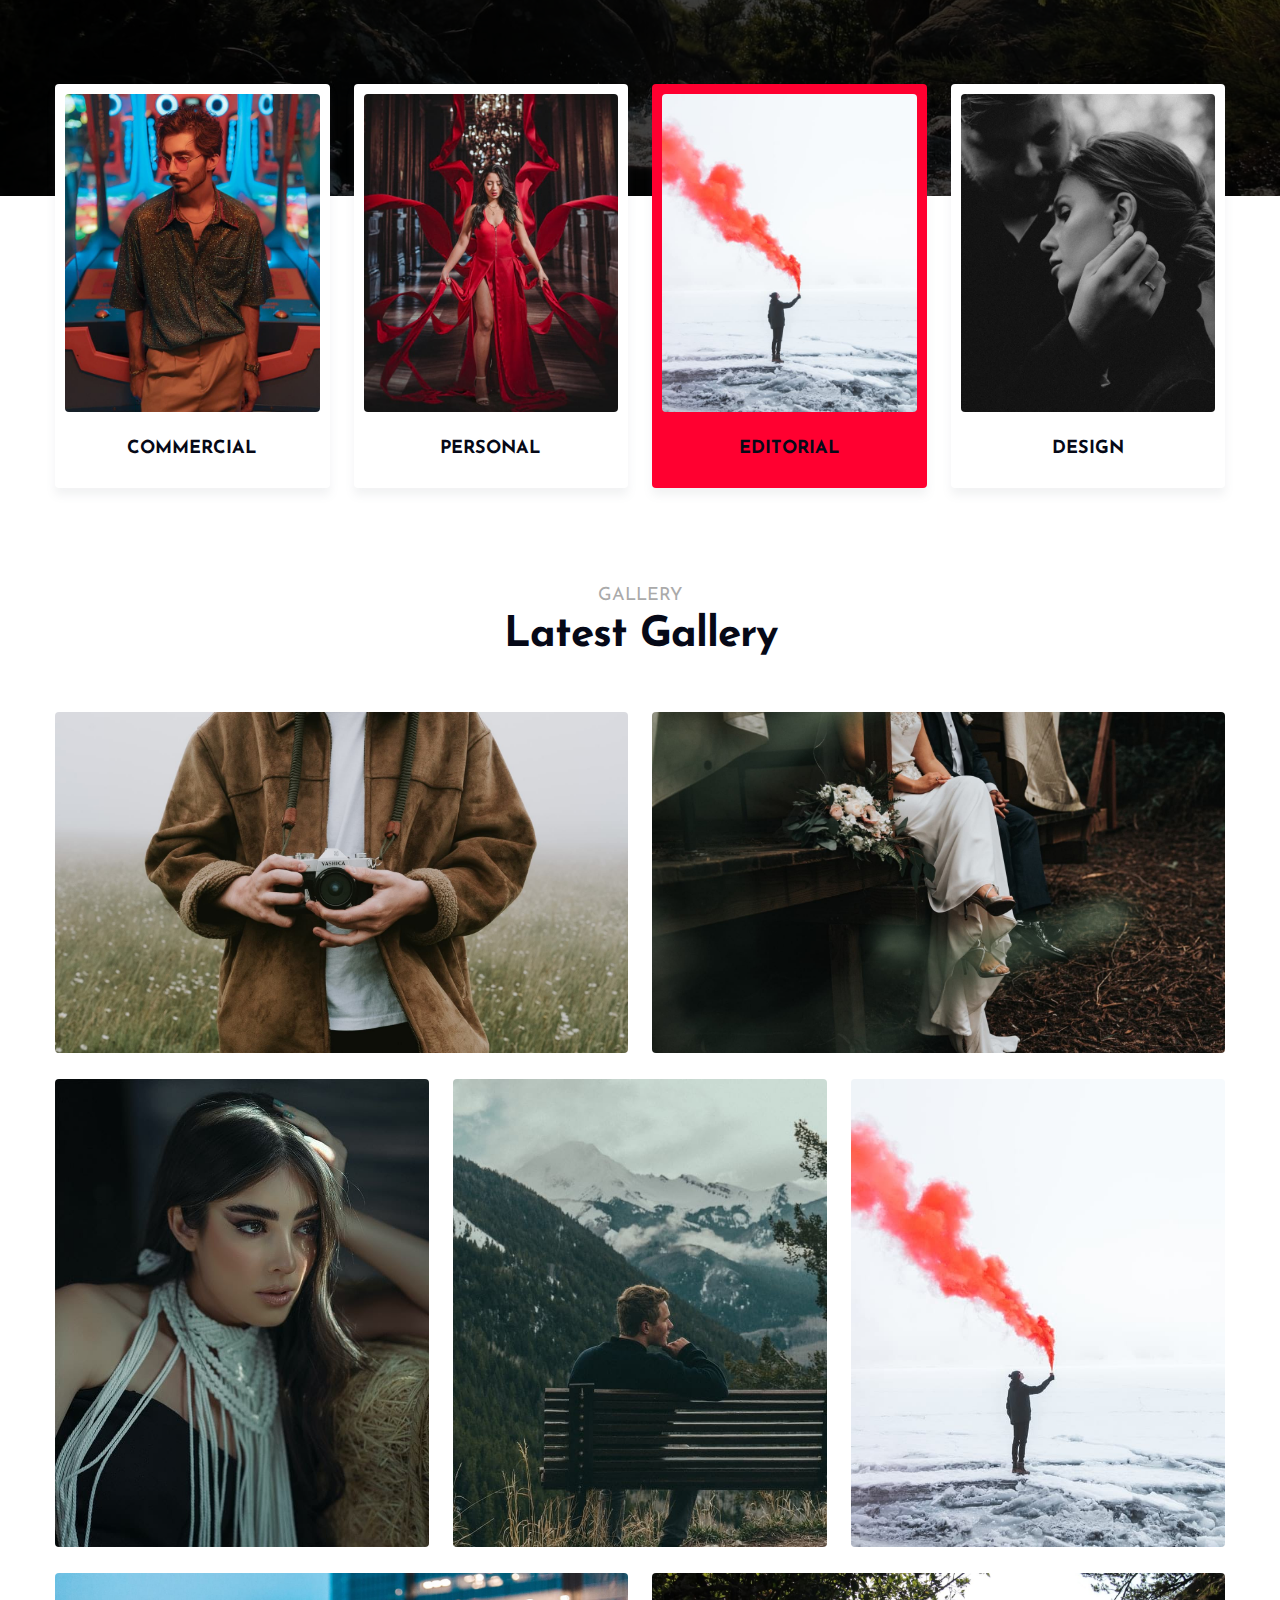
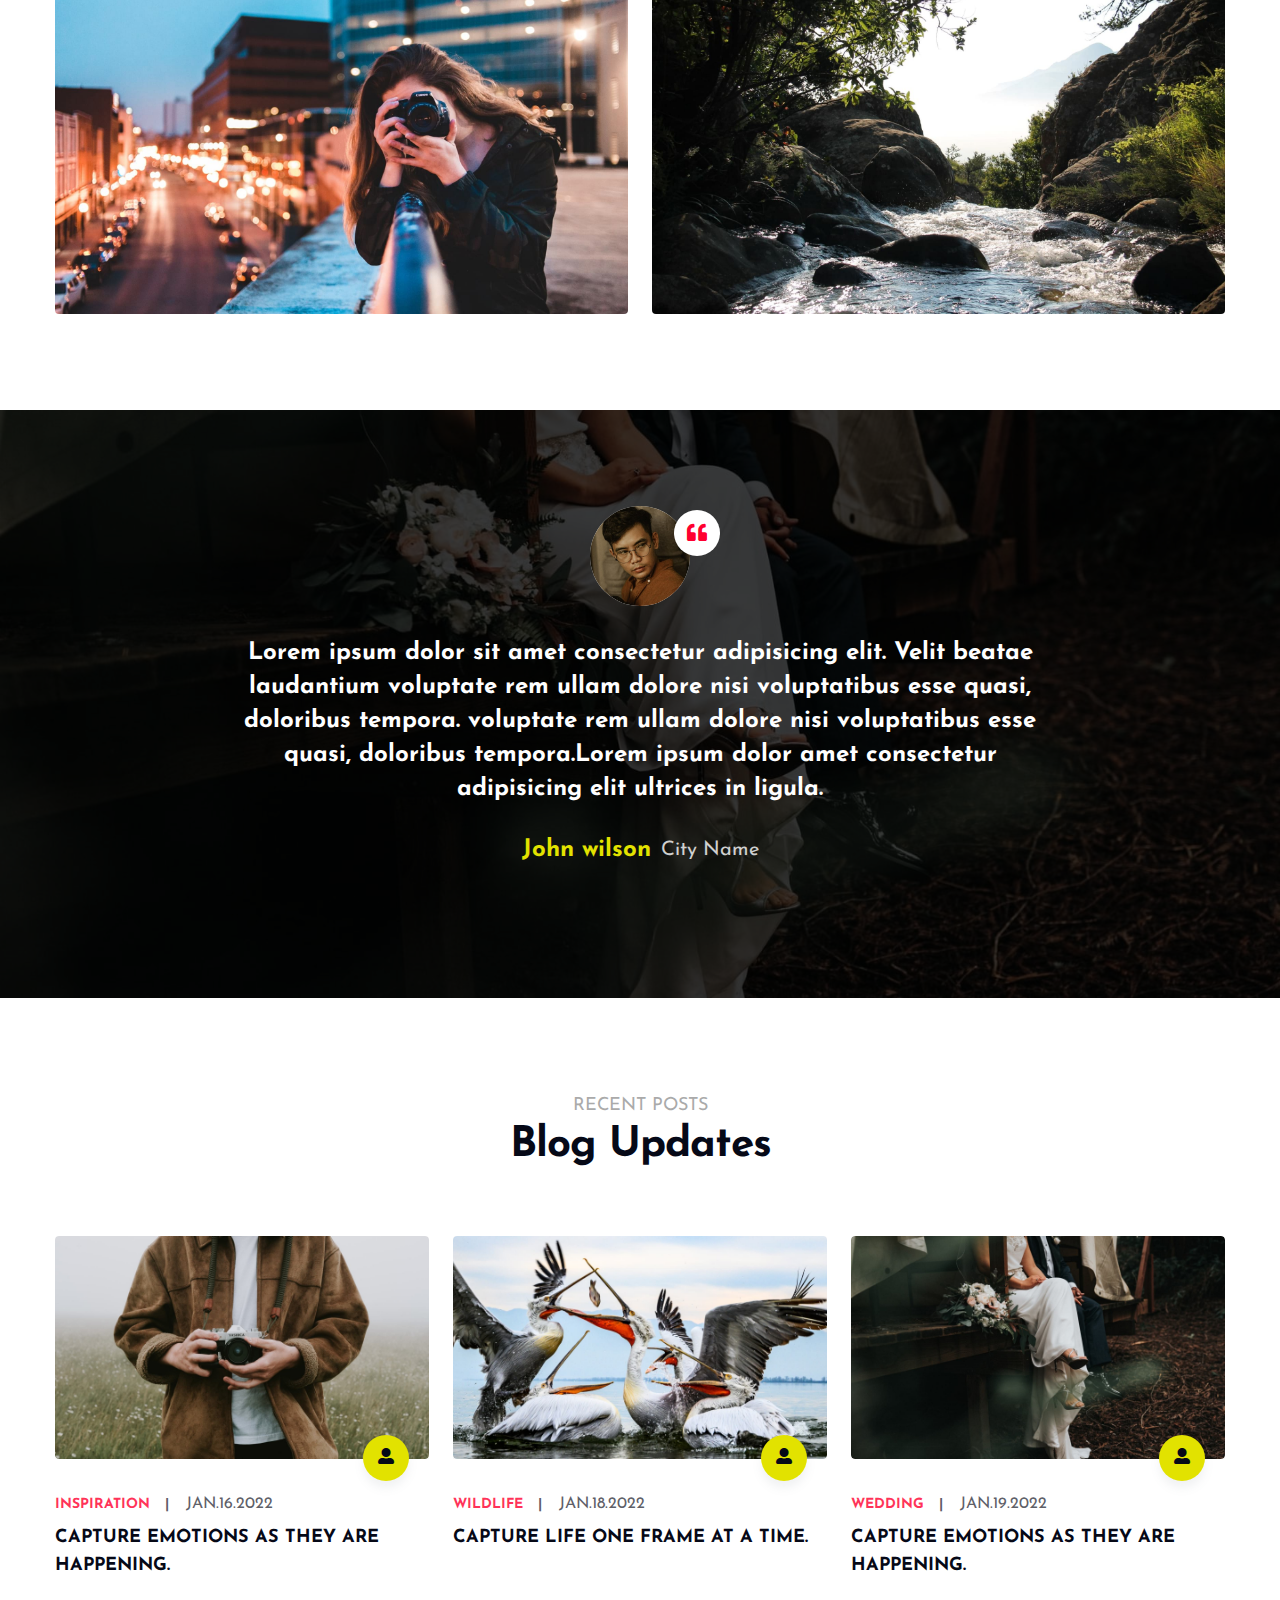
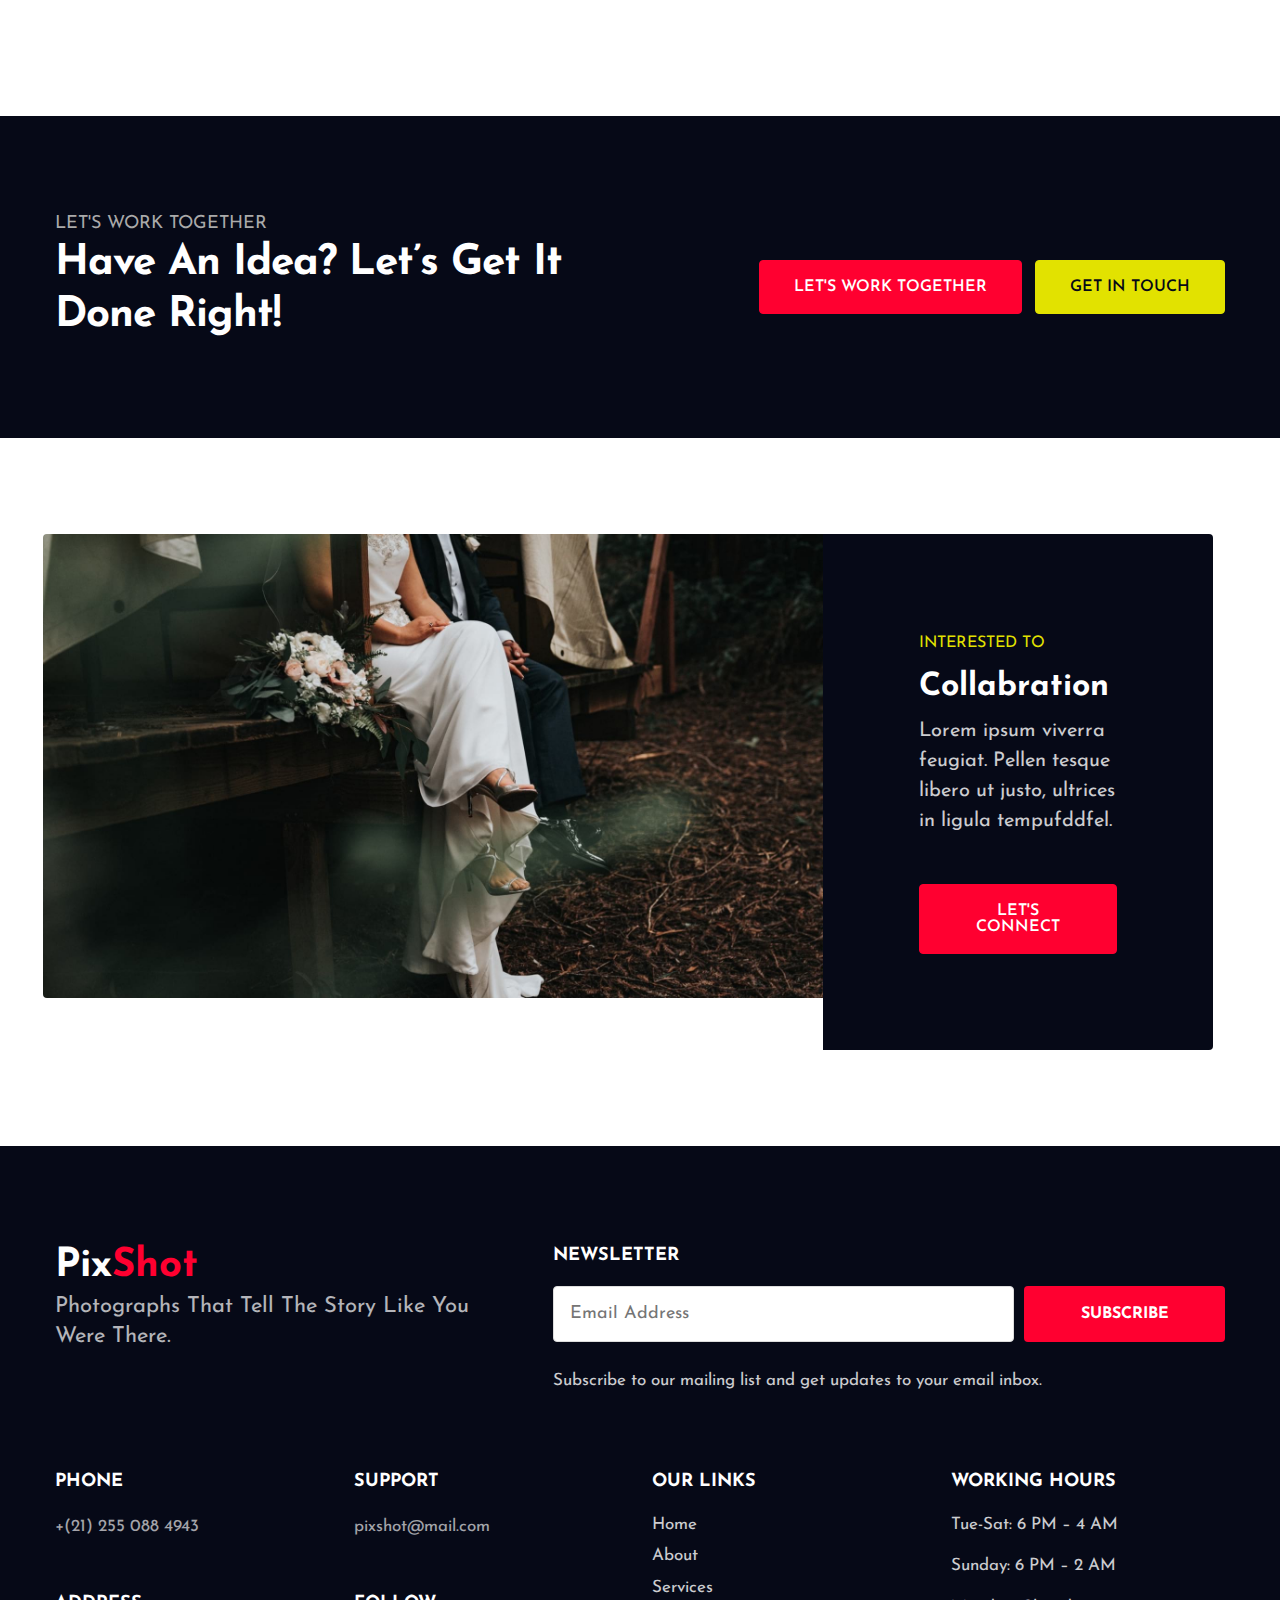
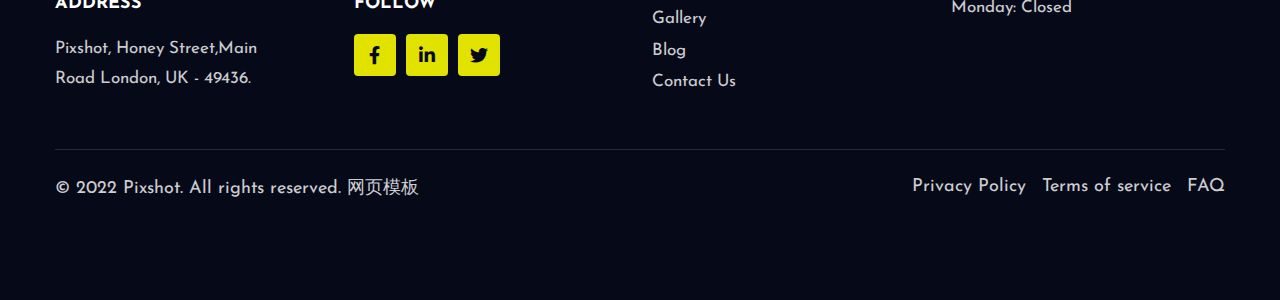
==== commit ece82efc: "Update index.html" ====
--- a/photo/index.html
+++ b/photo/index.html
@@ -88,8 +88,8 @@
         <div class="slider-info banner-view banner-top1">
                     <div class="container">
                         <div class="banner-info header-hero-19 text-center mx-auto">
-                            <p class="w3hny-tag">Put hope in every click.</p>
-                            <h3 class="title-hero-19">Turn your photos into art.</h3>
+                            <p class="w3hny-tag">This is AeroDans.</p>
+                            <h3 class="title-hero-19">Show me the money.</h3>
                             <a href="about.html" class="btn btn-style btn-primary mt-4">Read More</a>
 
                         </div>
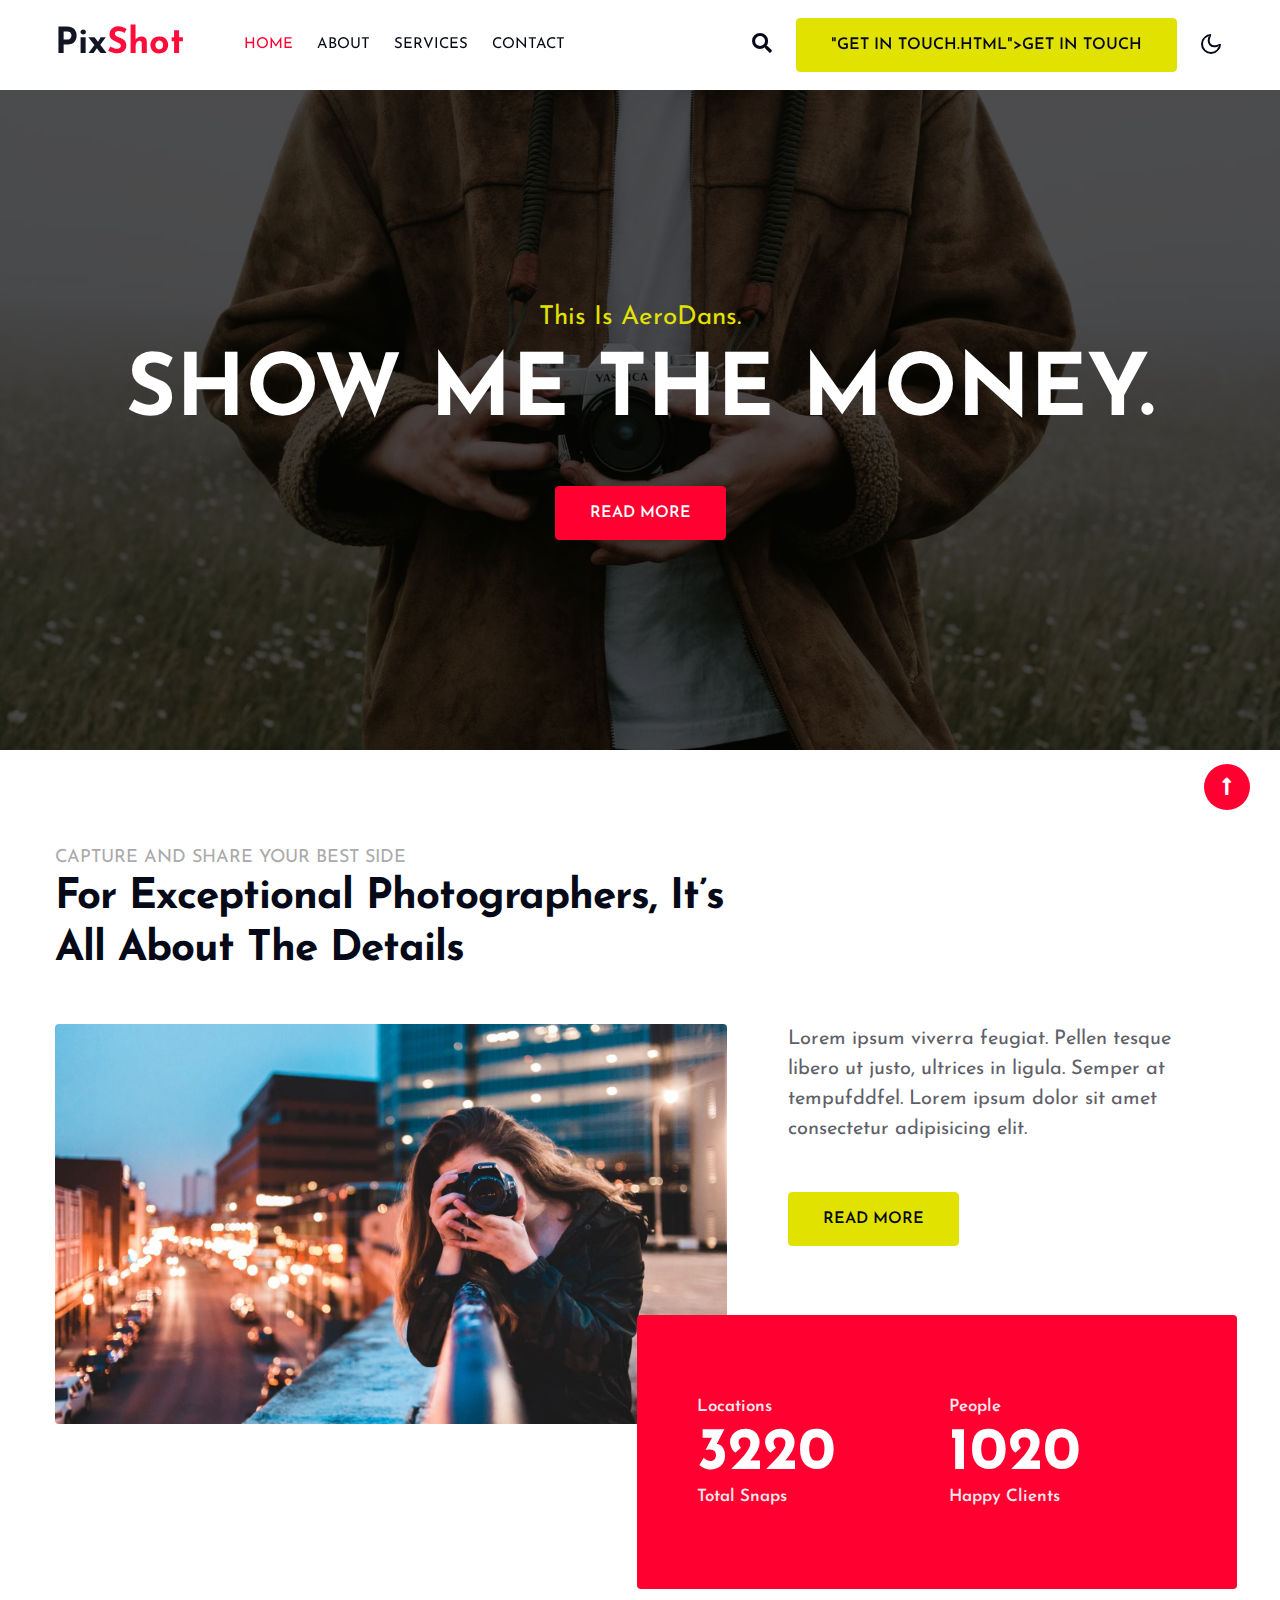
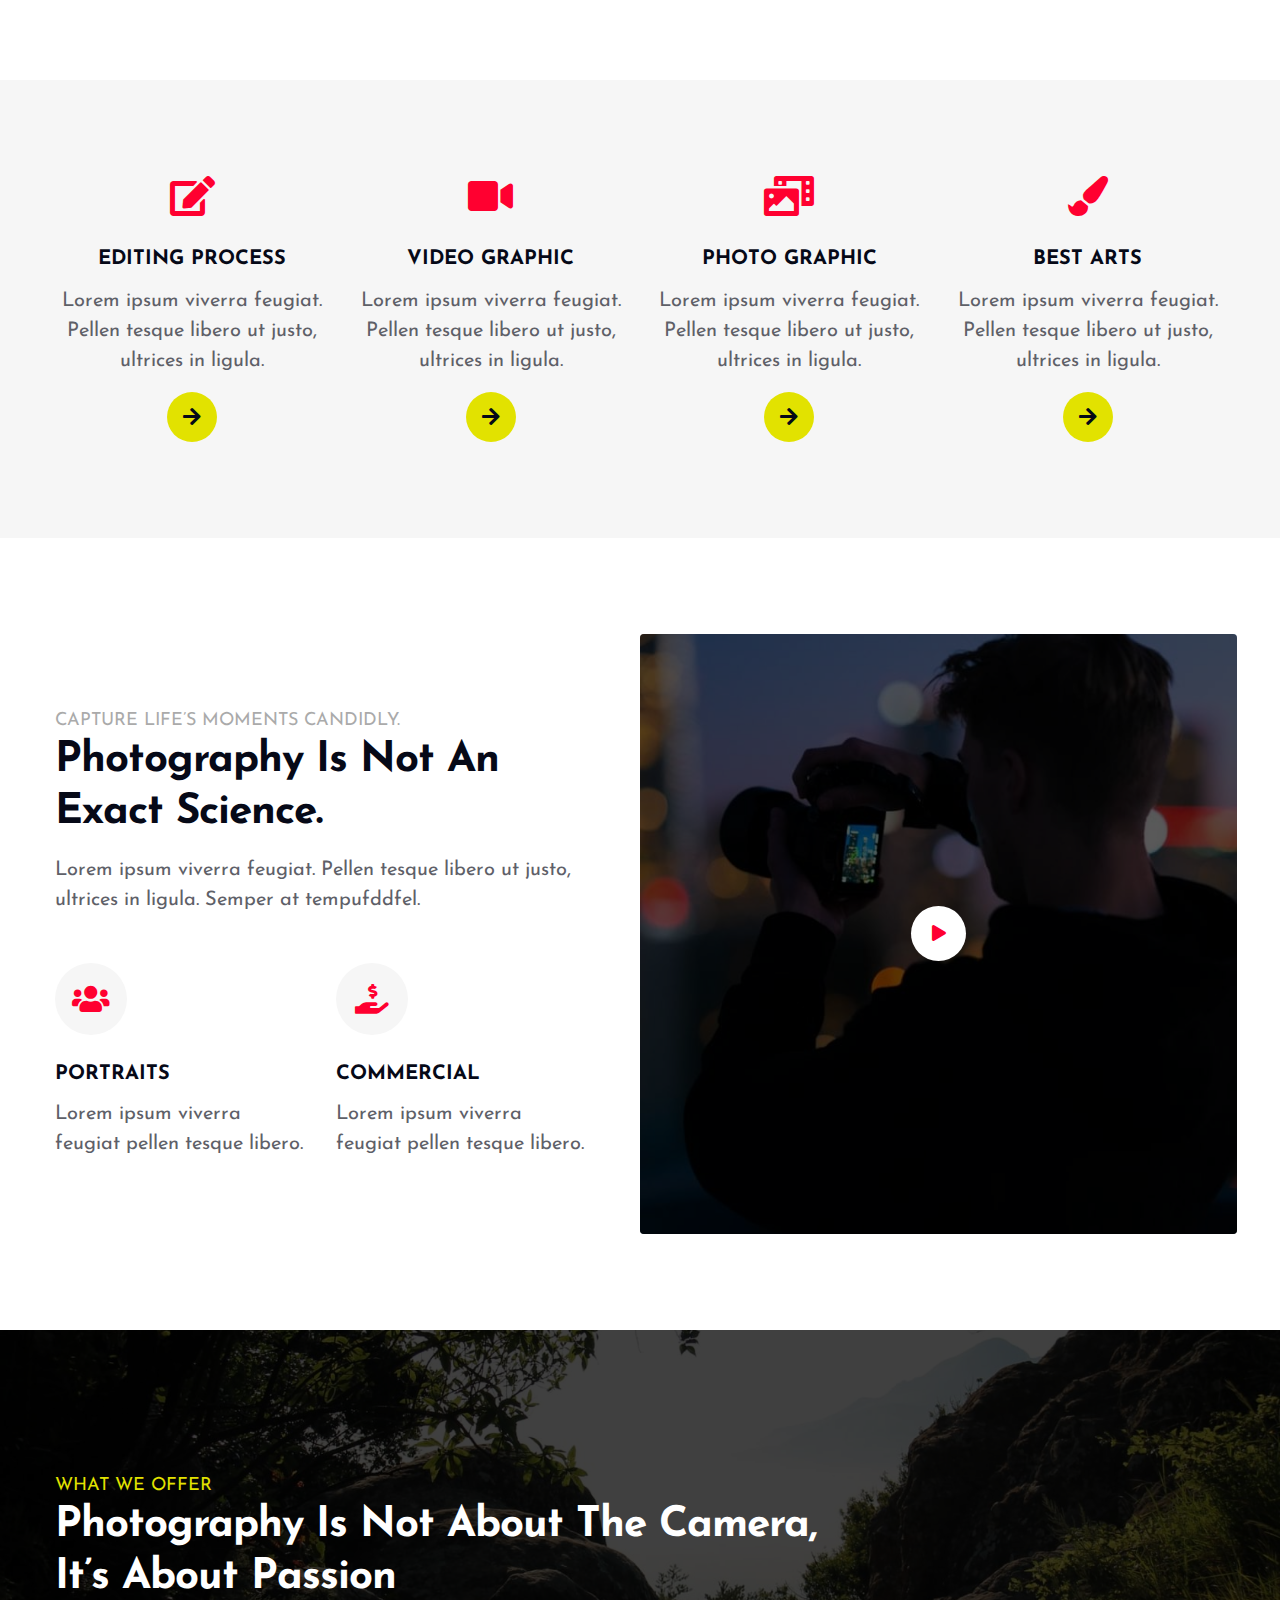
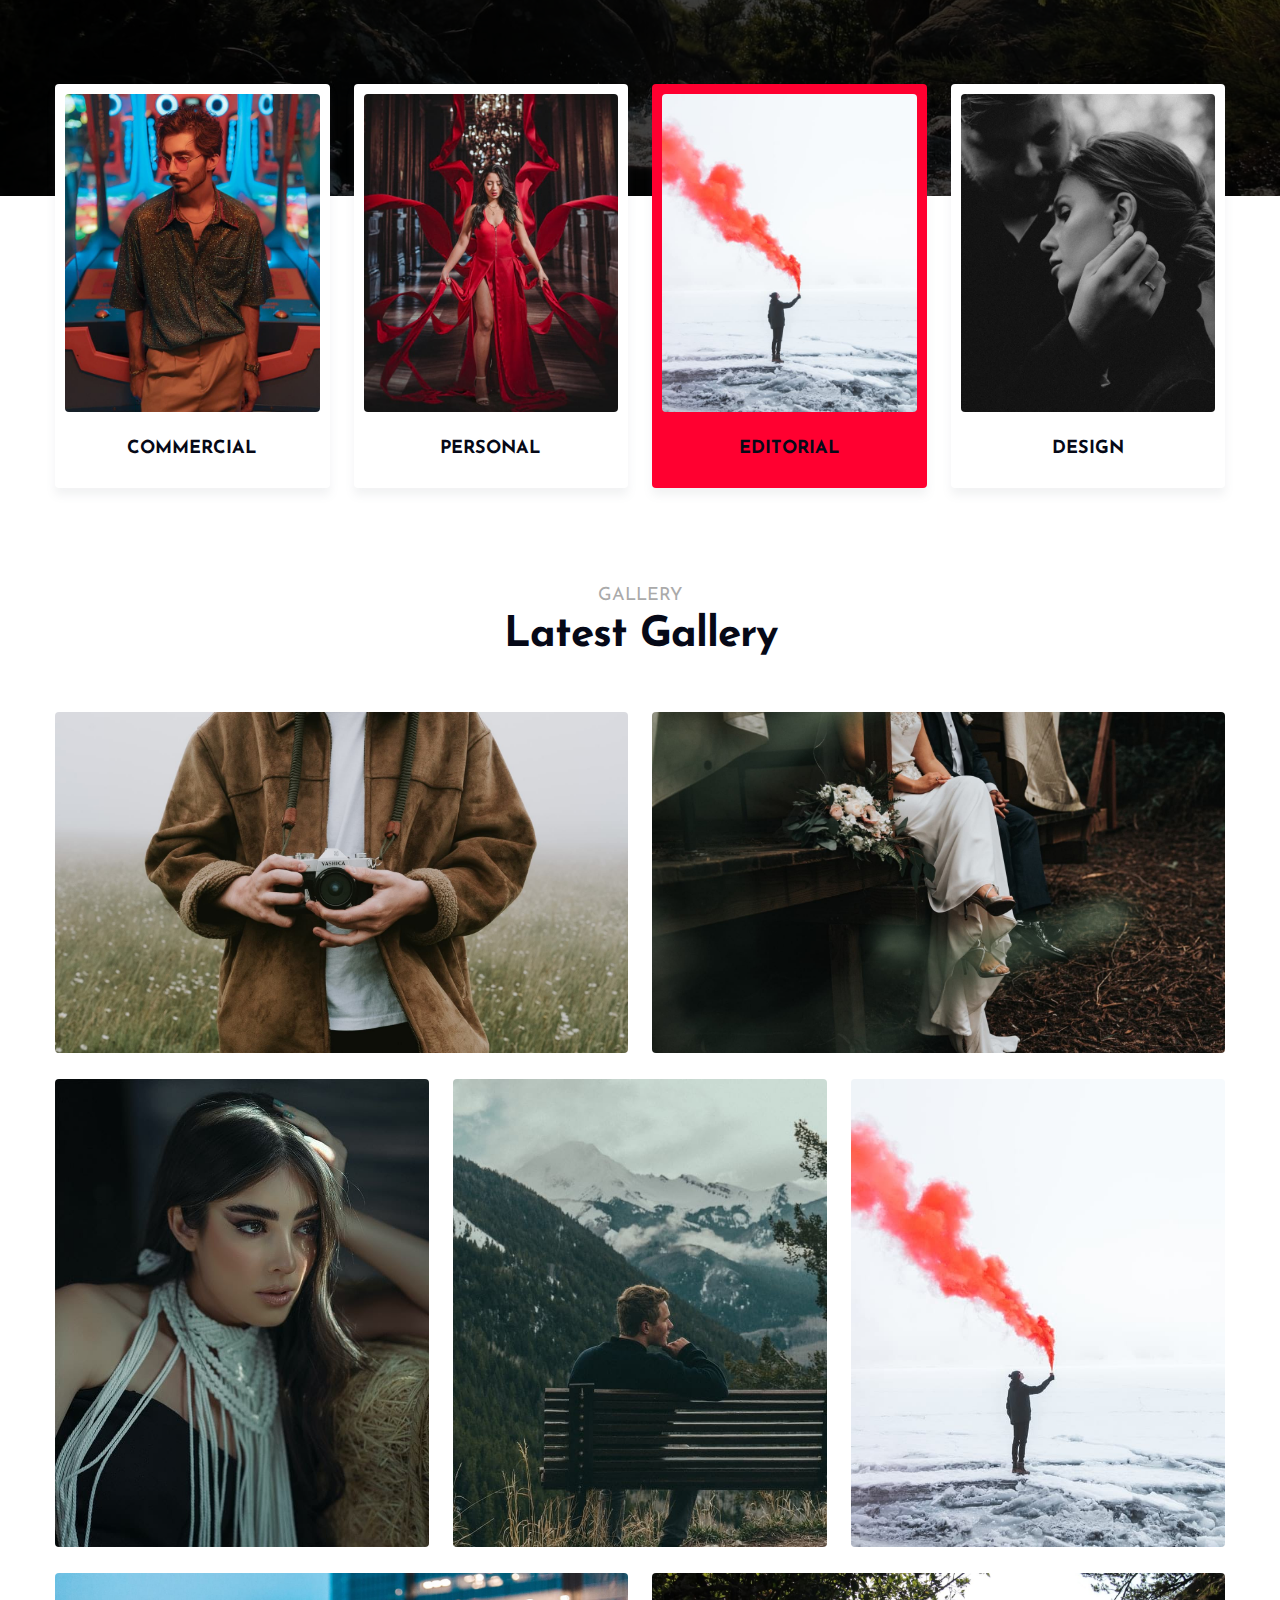
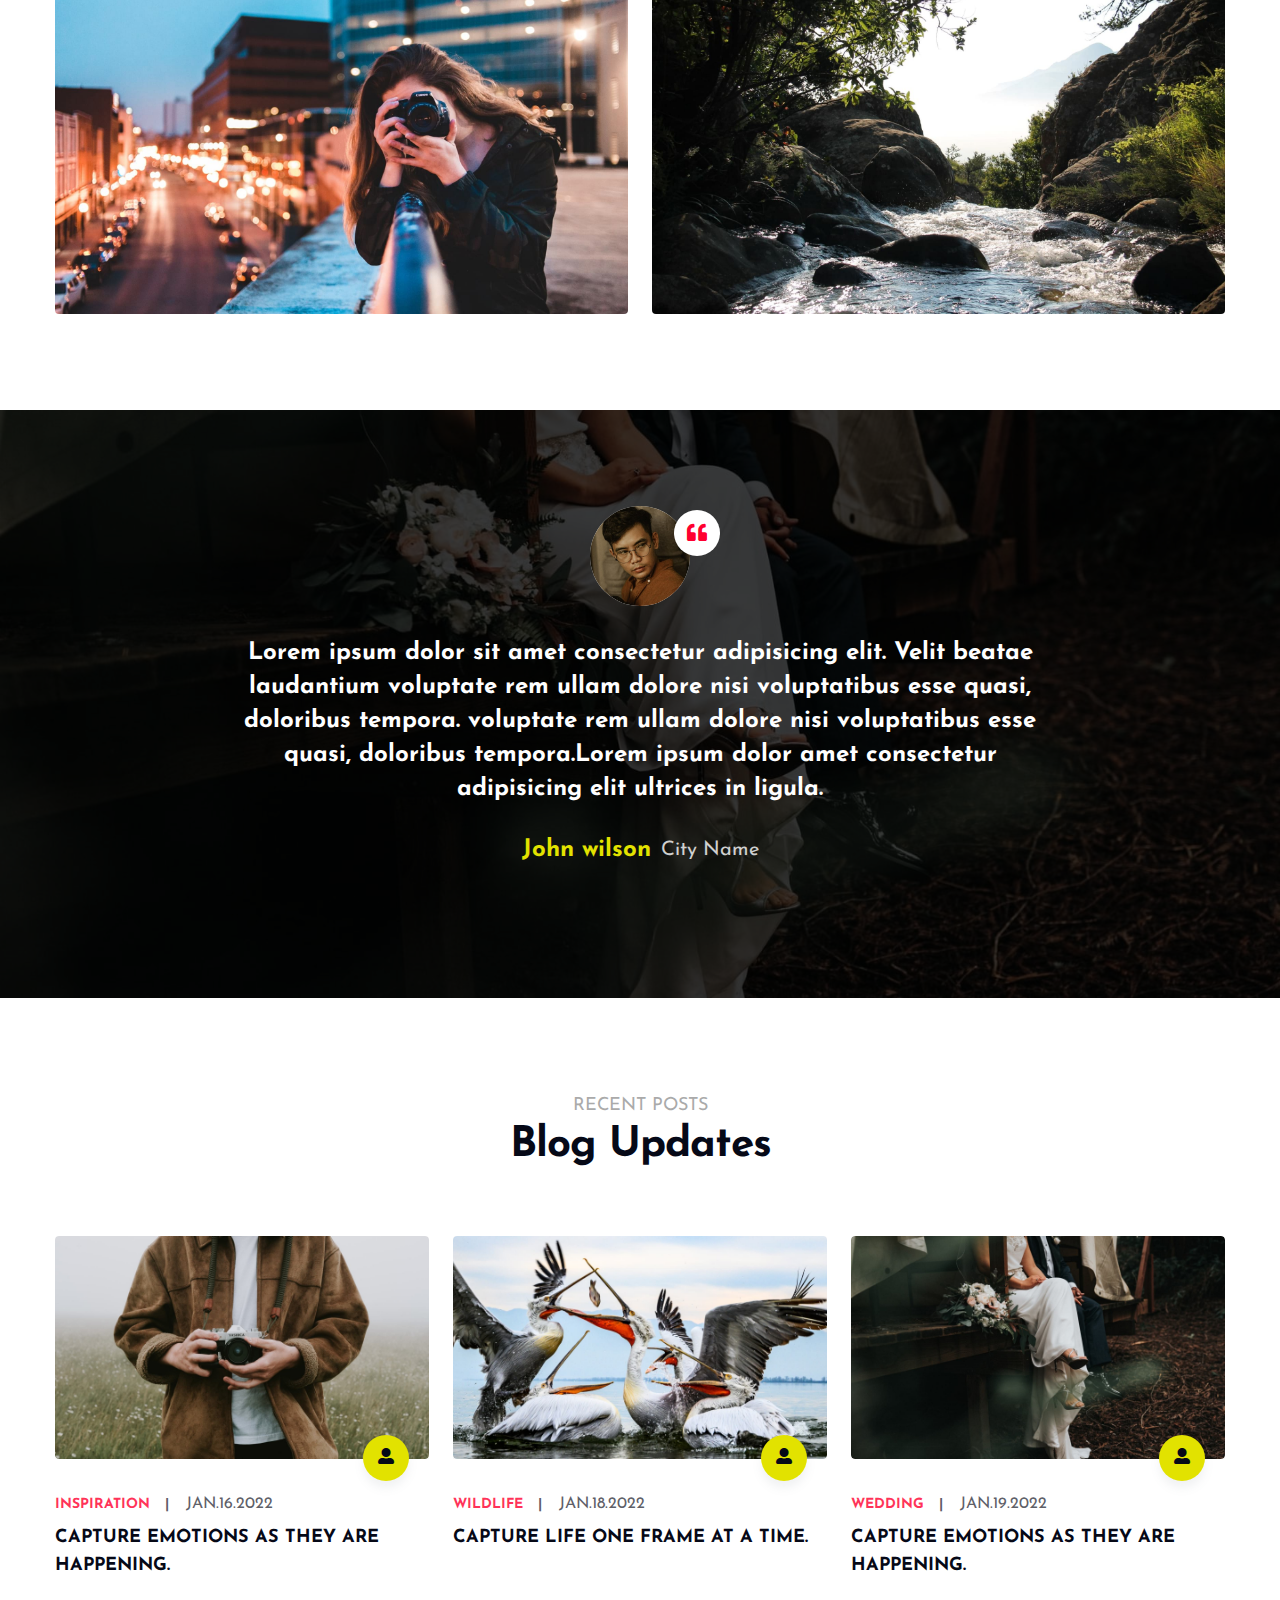
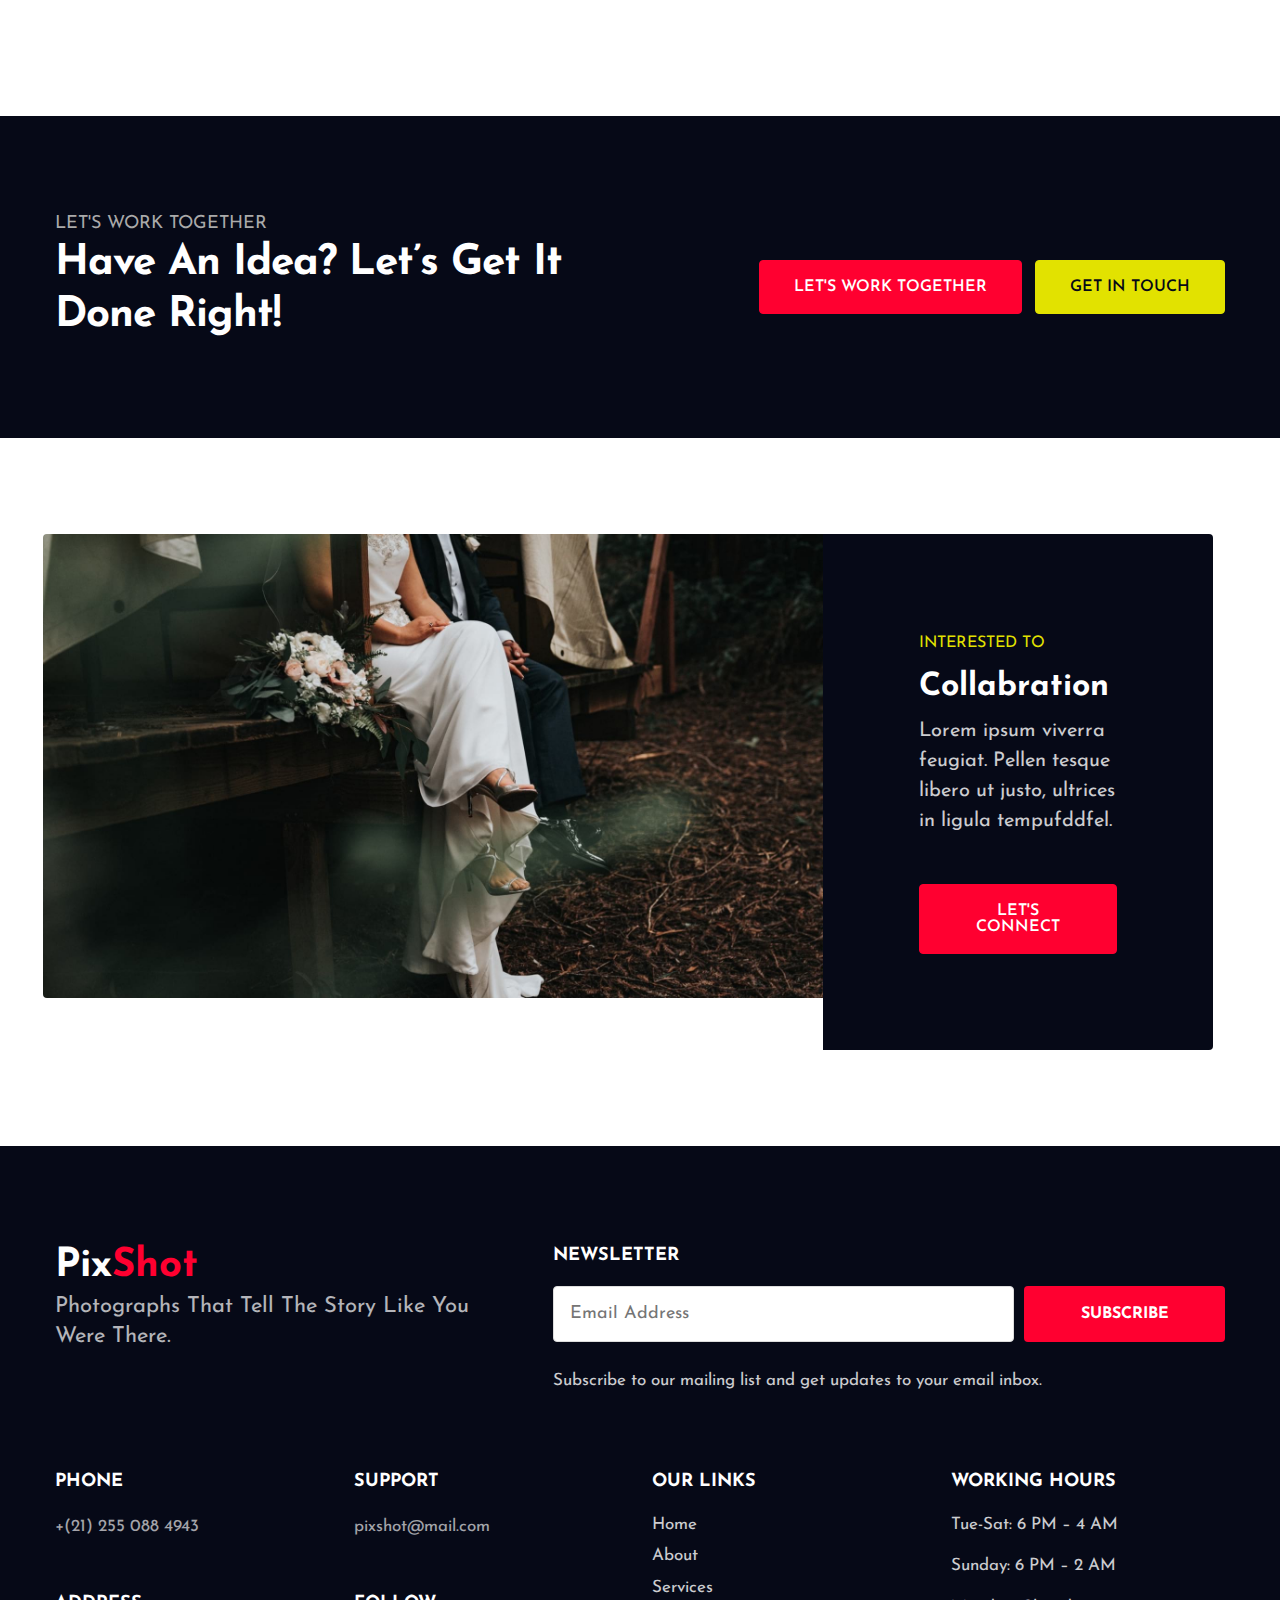
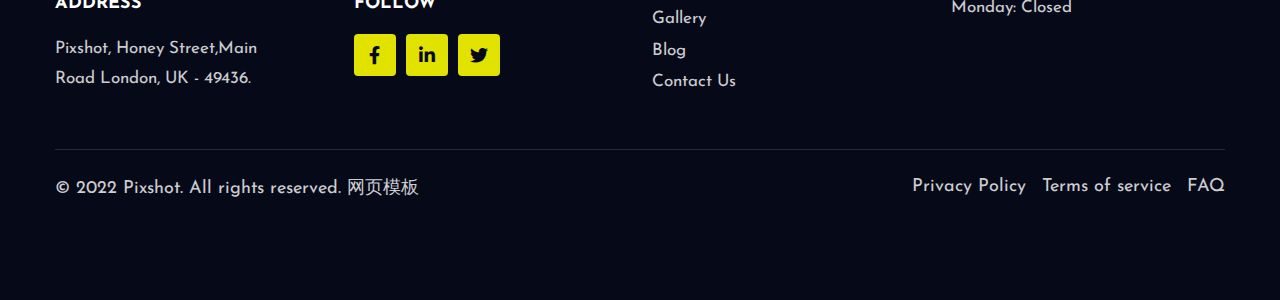
==== commit 63fe0f75: "get" ====
--- a/photo/index.html
+++ b/photo/index.html
@@ -59,7 +59,7 @@
                             <!-- /search popup -->
                         </li>
                         <li class="nav-item propertyw3-btnhny">
-                            <a href="#get" class="btn btn-style btn-secondary">Get In Touch</a>
+                            <a href="#get" class="btn btn-style btn-secondary">"get in touch.html">Get In Touch</a>
                         </li>
                     </ul>
                     <!--//search-right-->
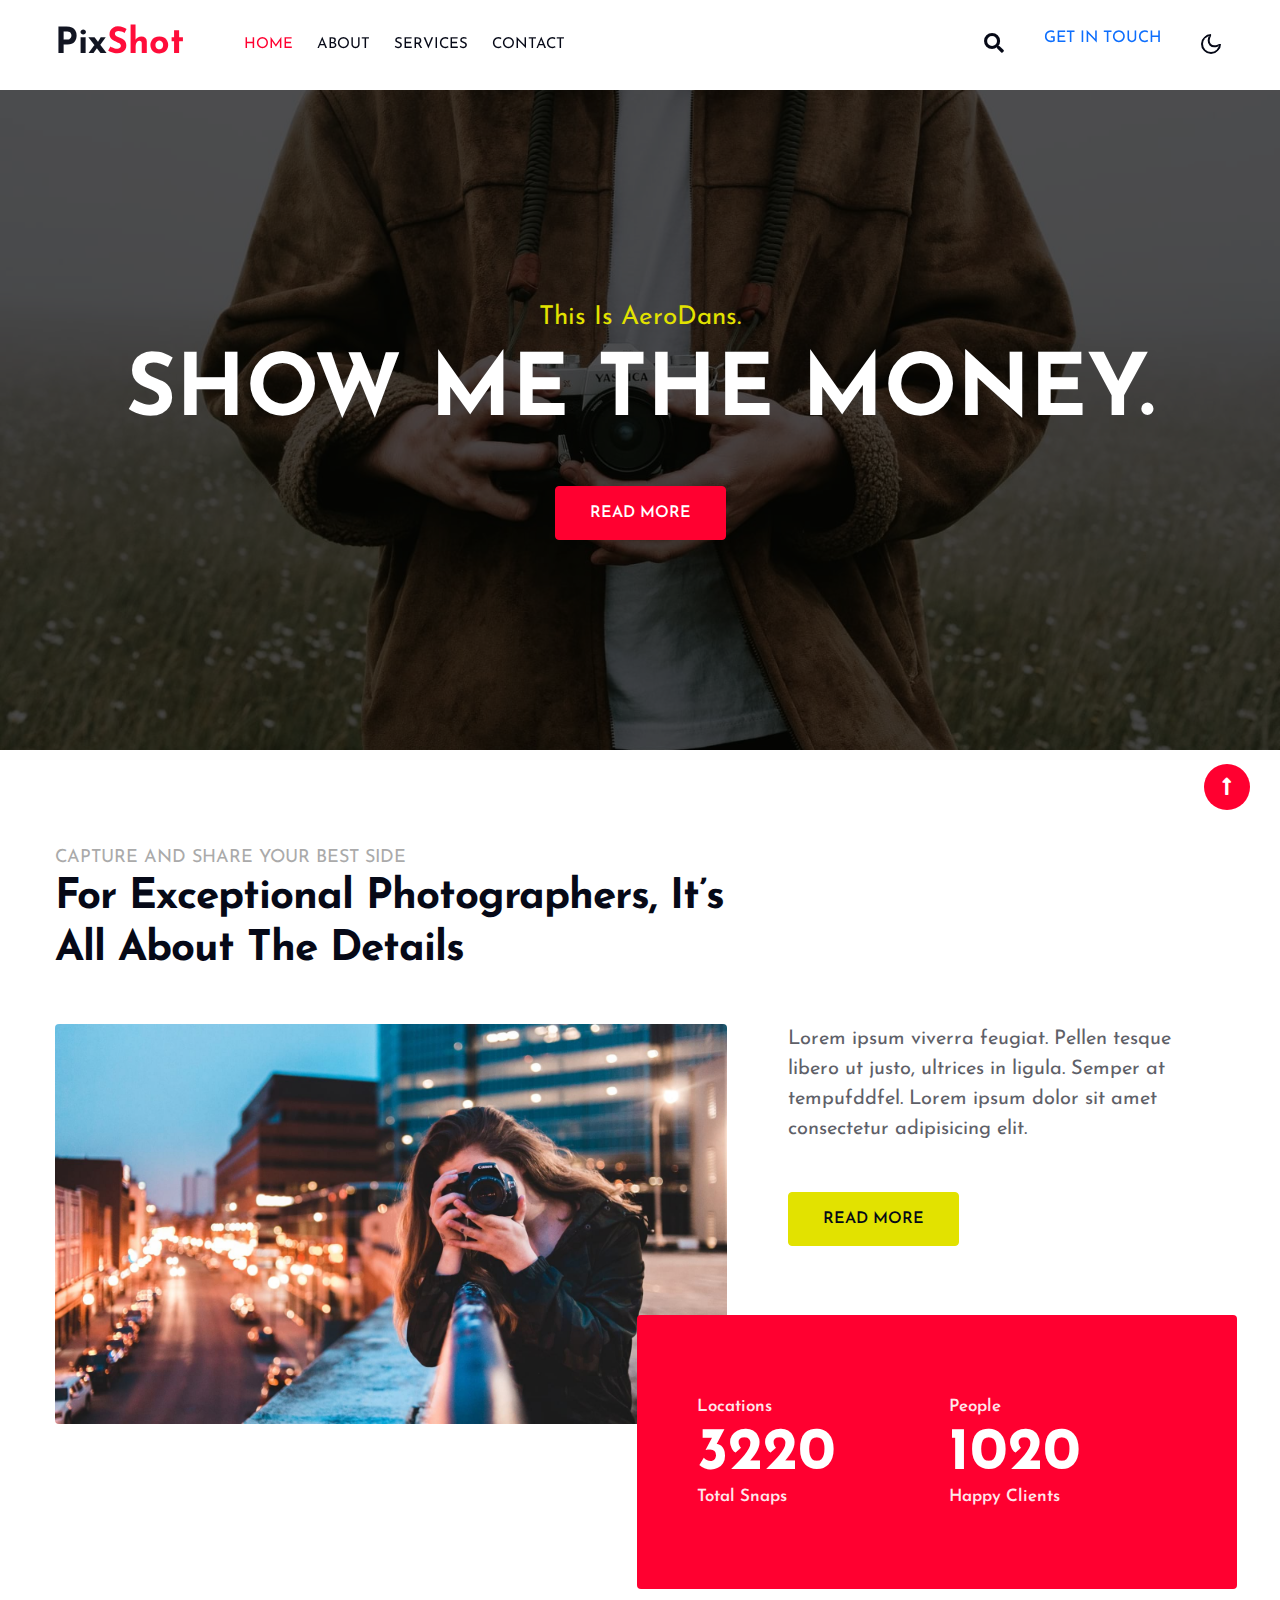
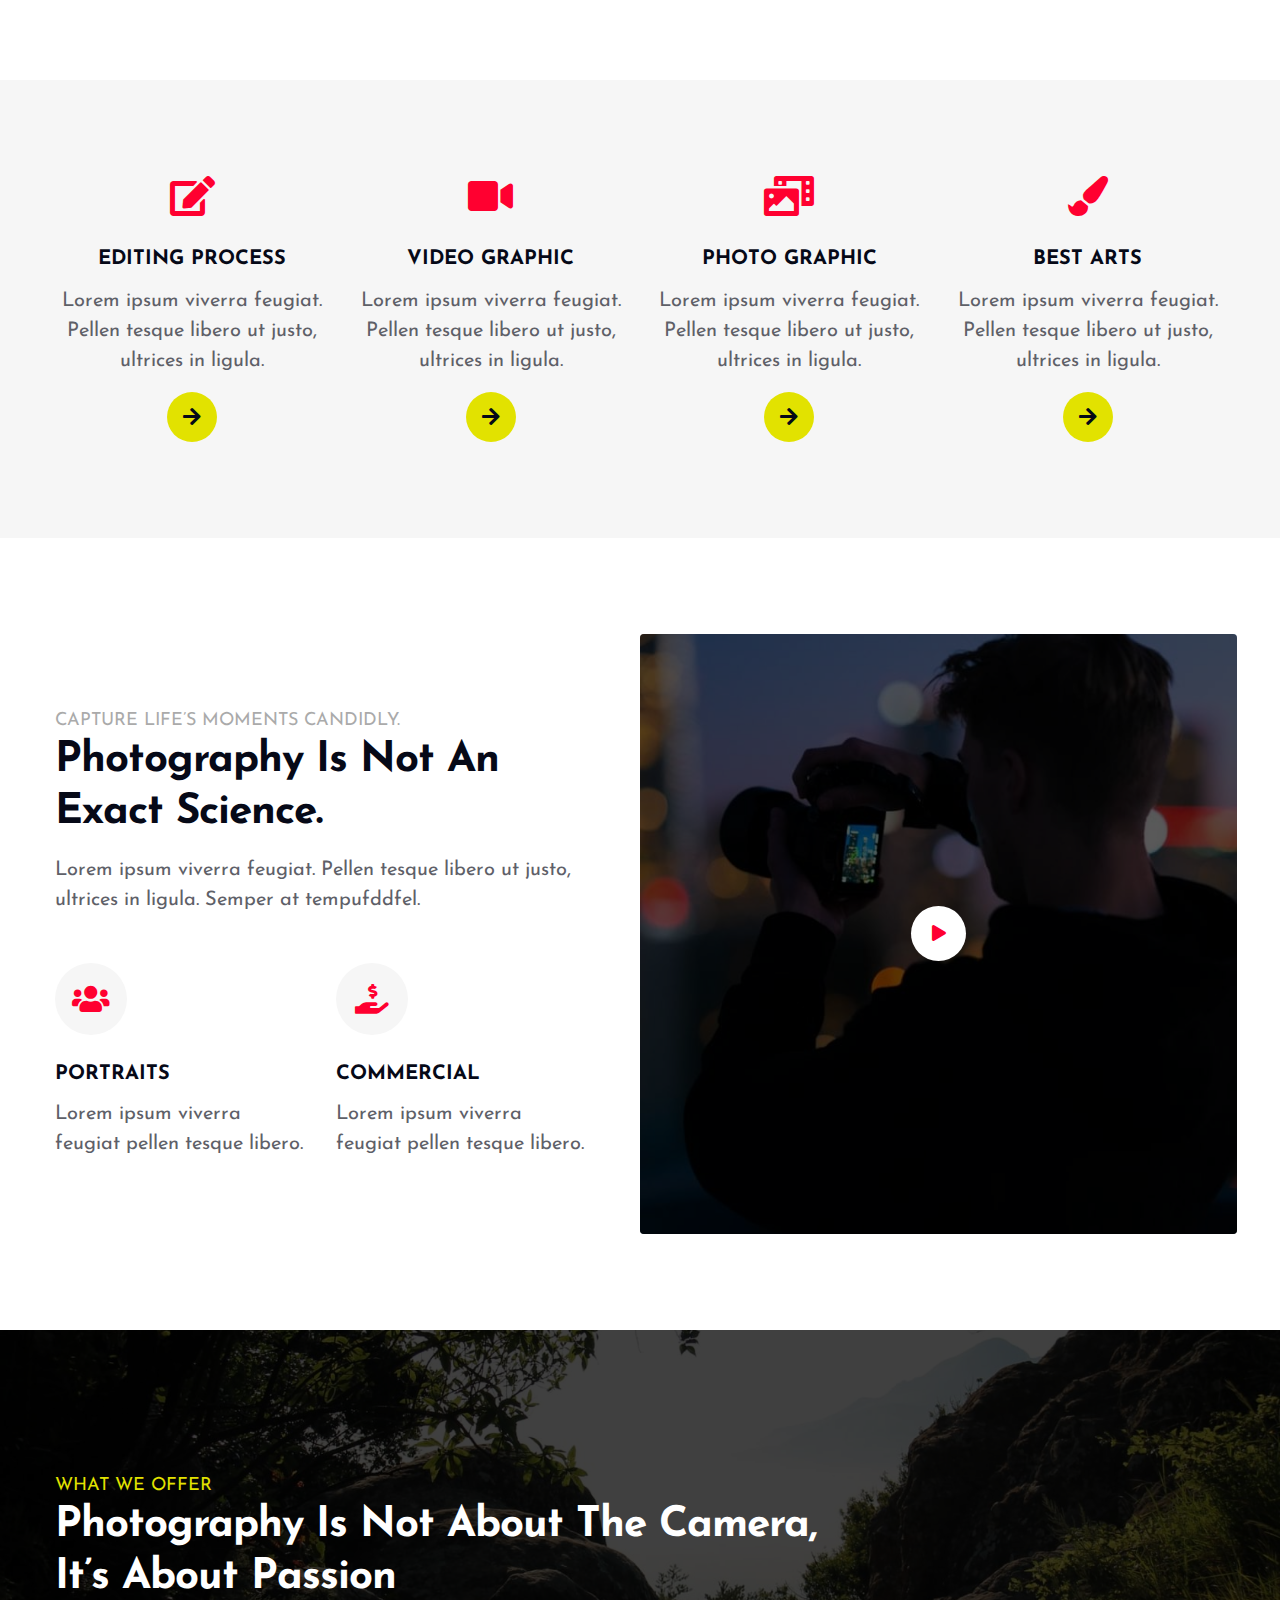
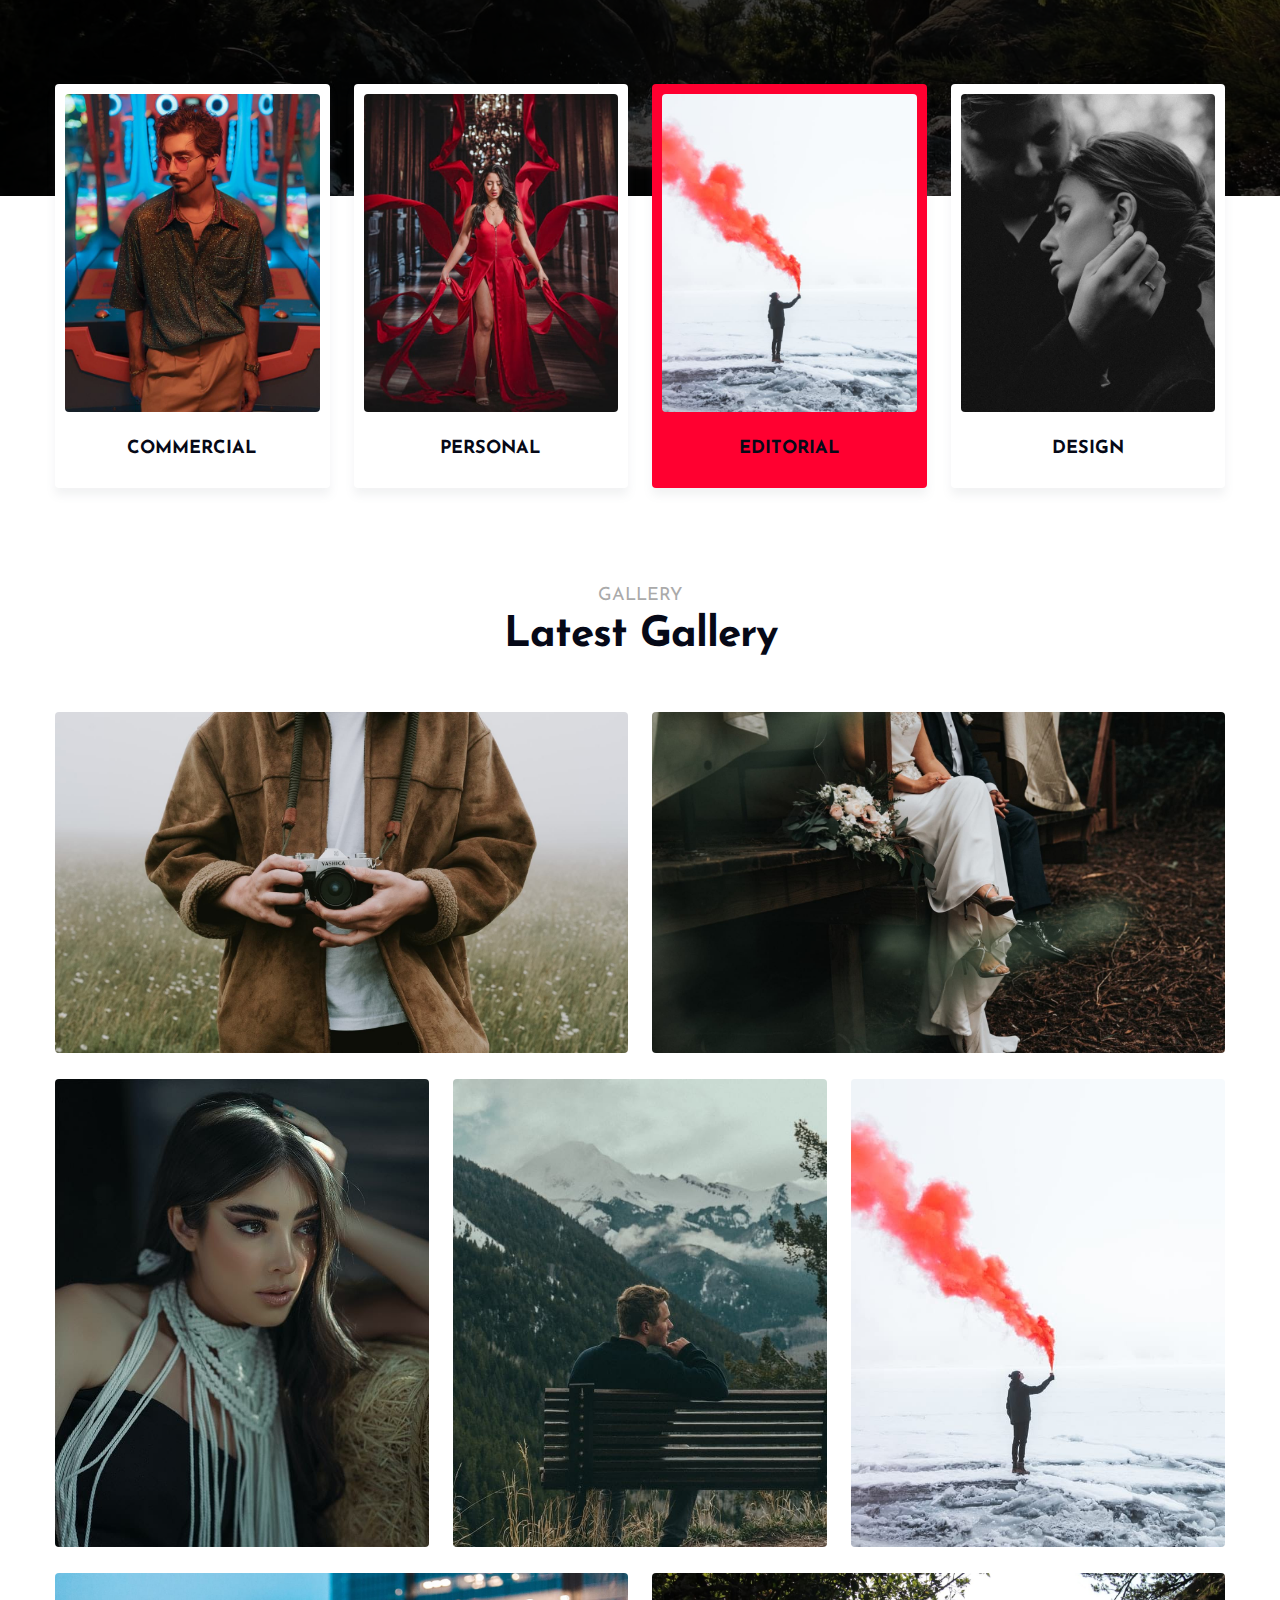
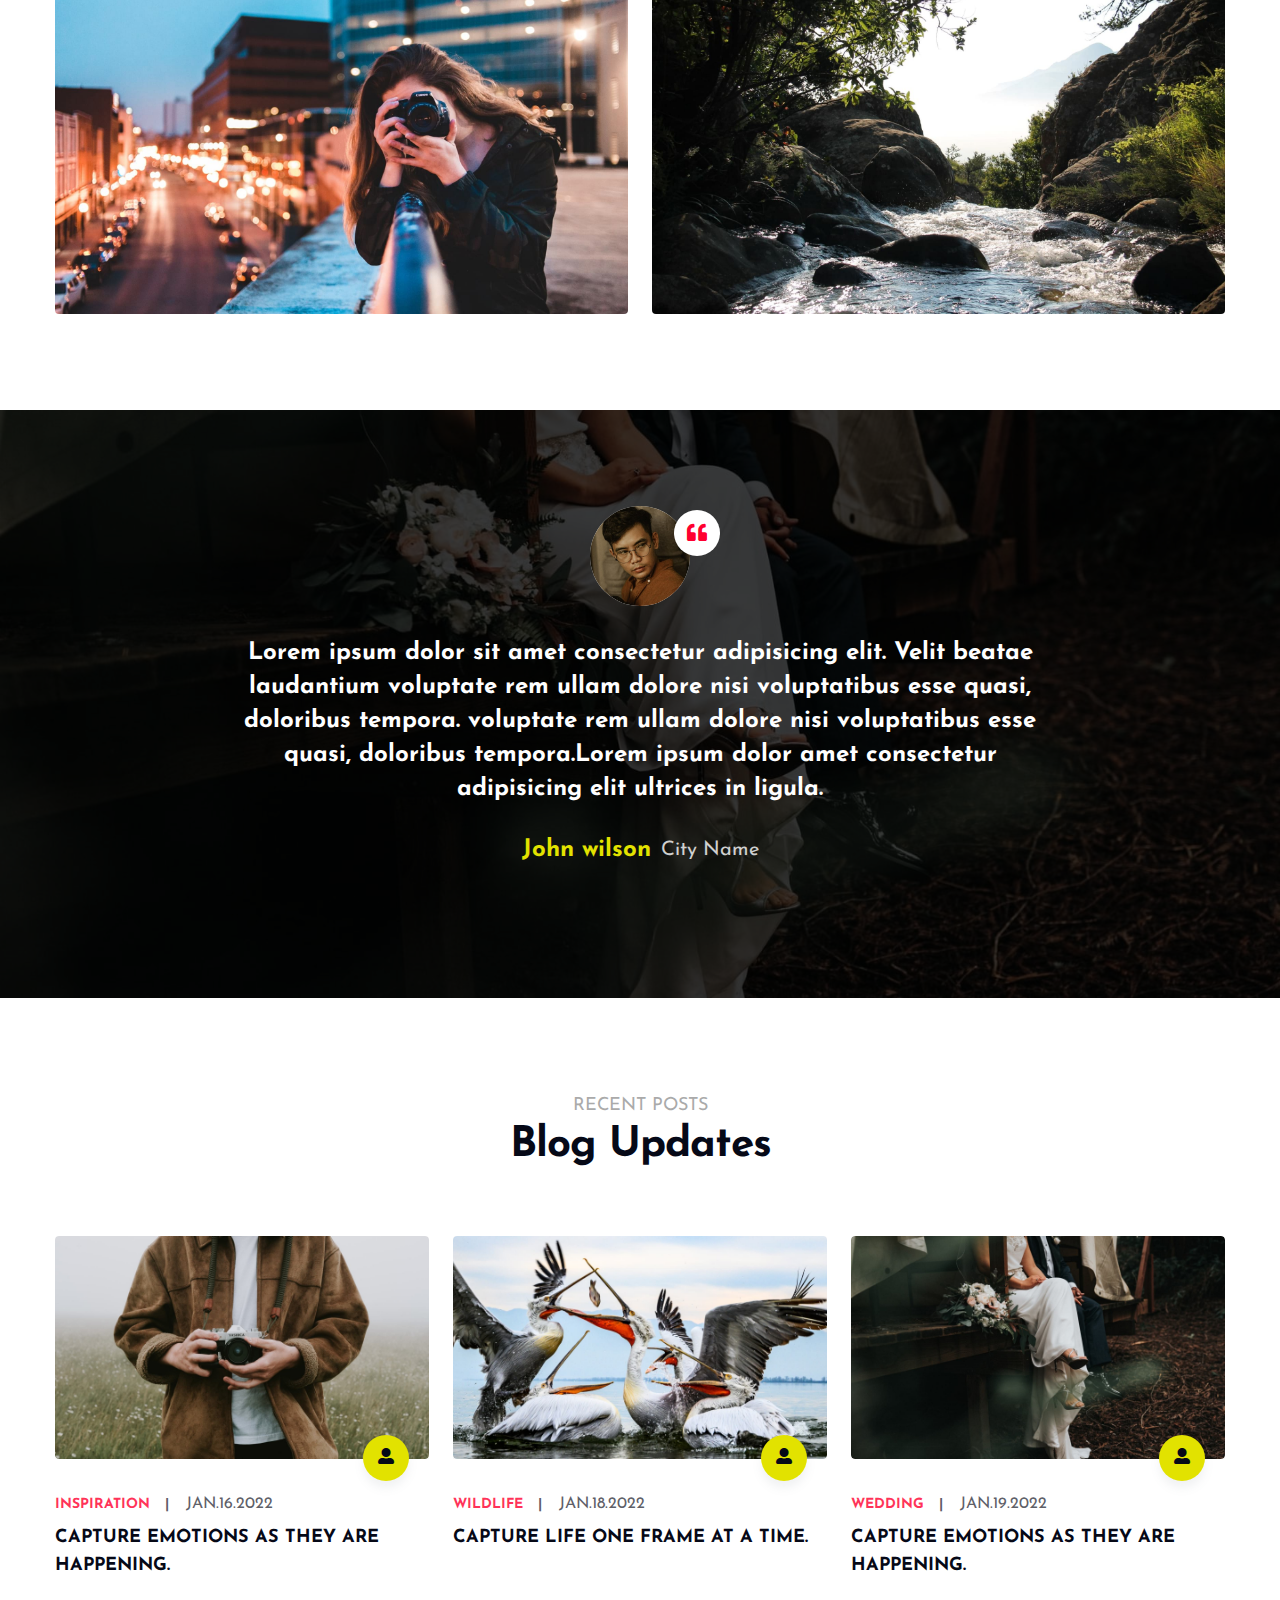
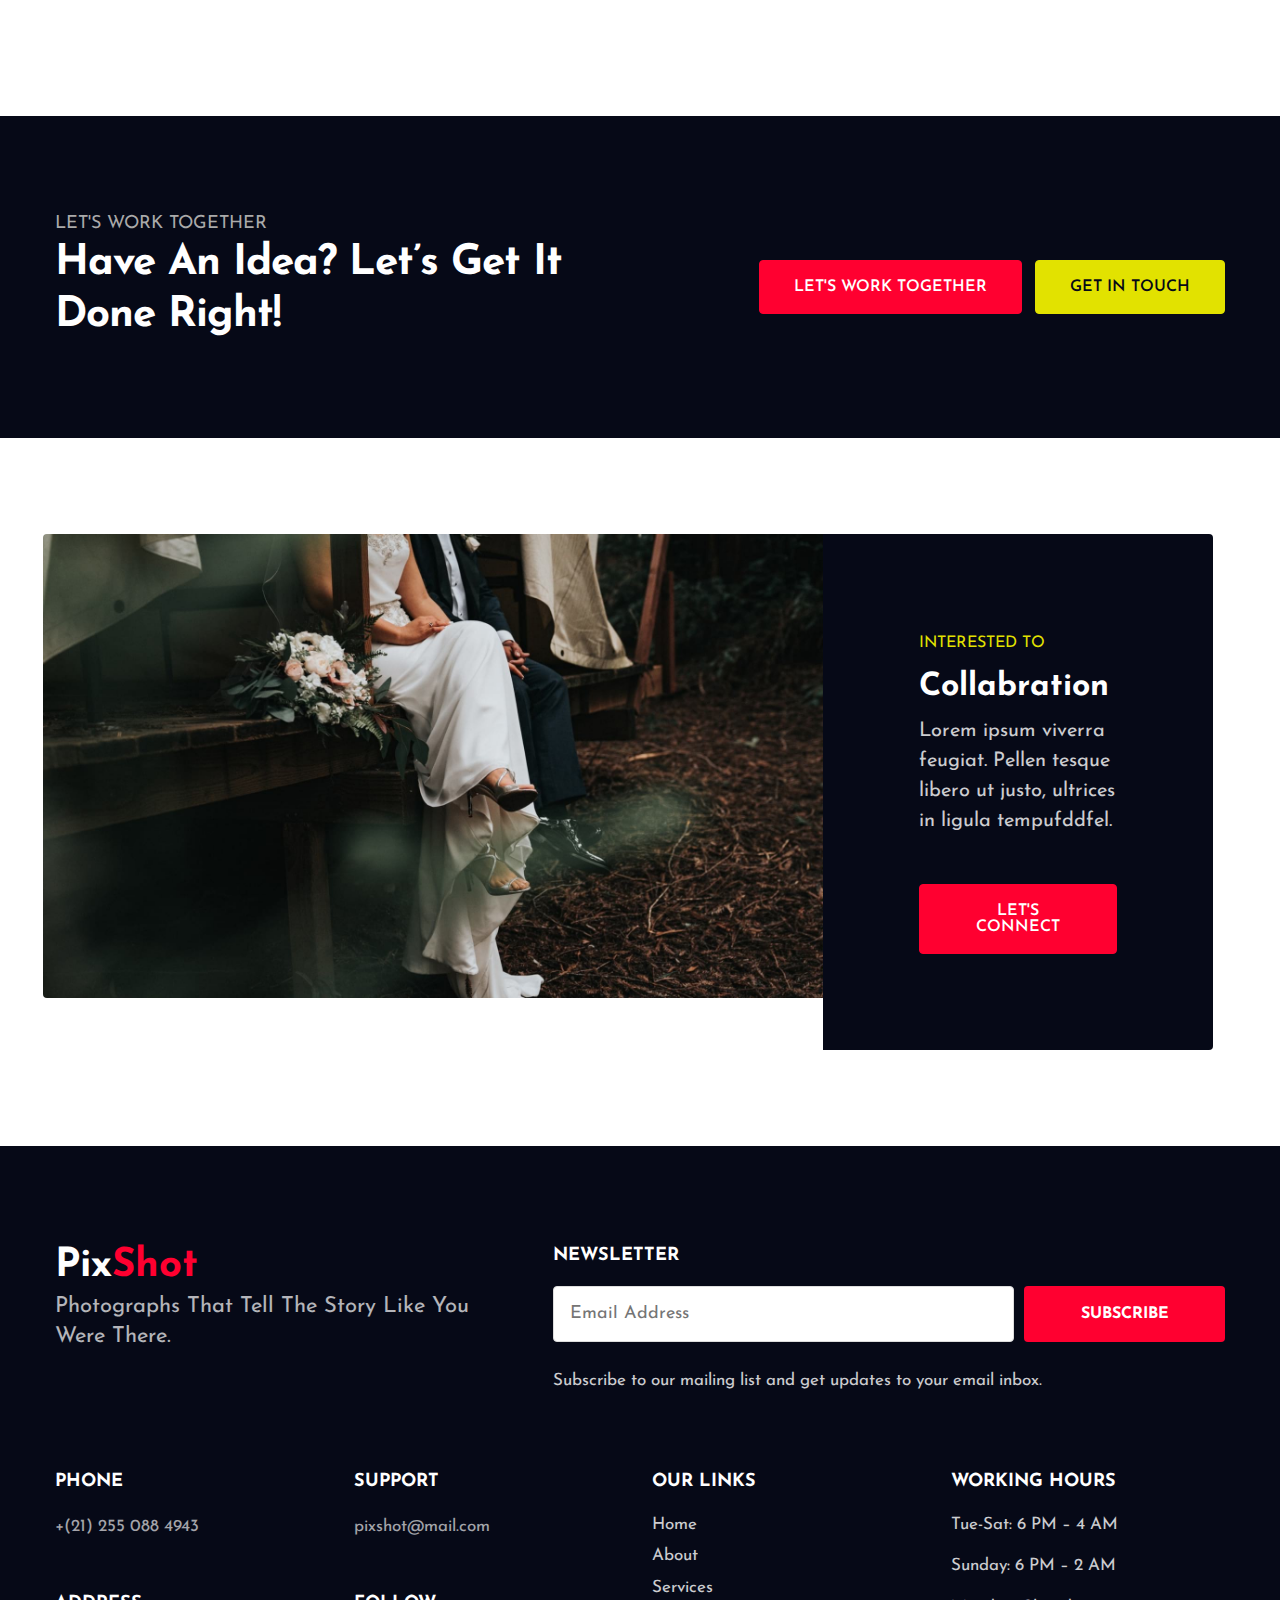
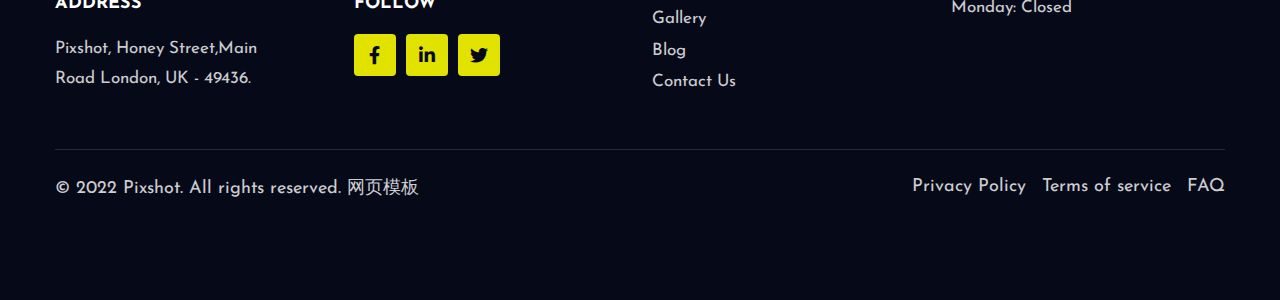
==== commit 7a3ac983: "Update index.html" ====
--- a/photo/index.html
+++ b/photo/index.html
@@ -58,8 +58,8 @@
                             </div>
                             <!-- /search popup -->
                         </li>
-                        <li class="nav-item propertyw3-btnhny">
-                            <a href="#get" class="btn btn-style btn-secondary">"get in touch.html">Get In Touch</a>
+                        <li class="nav-item">
+                            <a class="nav-link" href="get in touch.html">GET IN TOUCH</a>
                         </li>
                     </ul>
                     <!--//search-right-->
